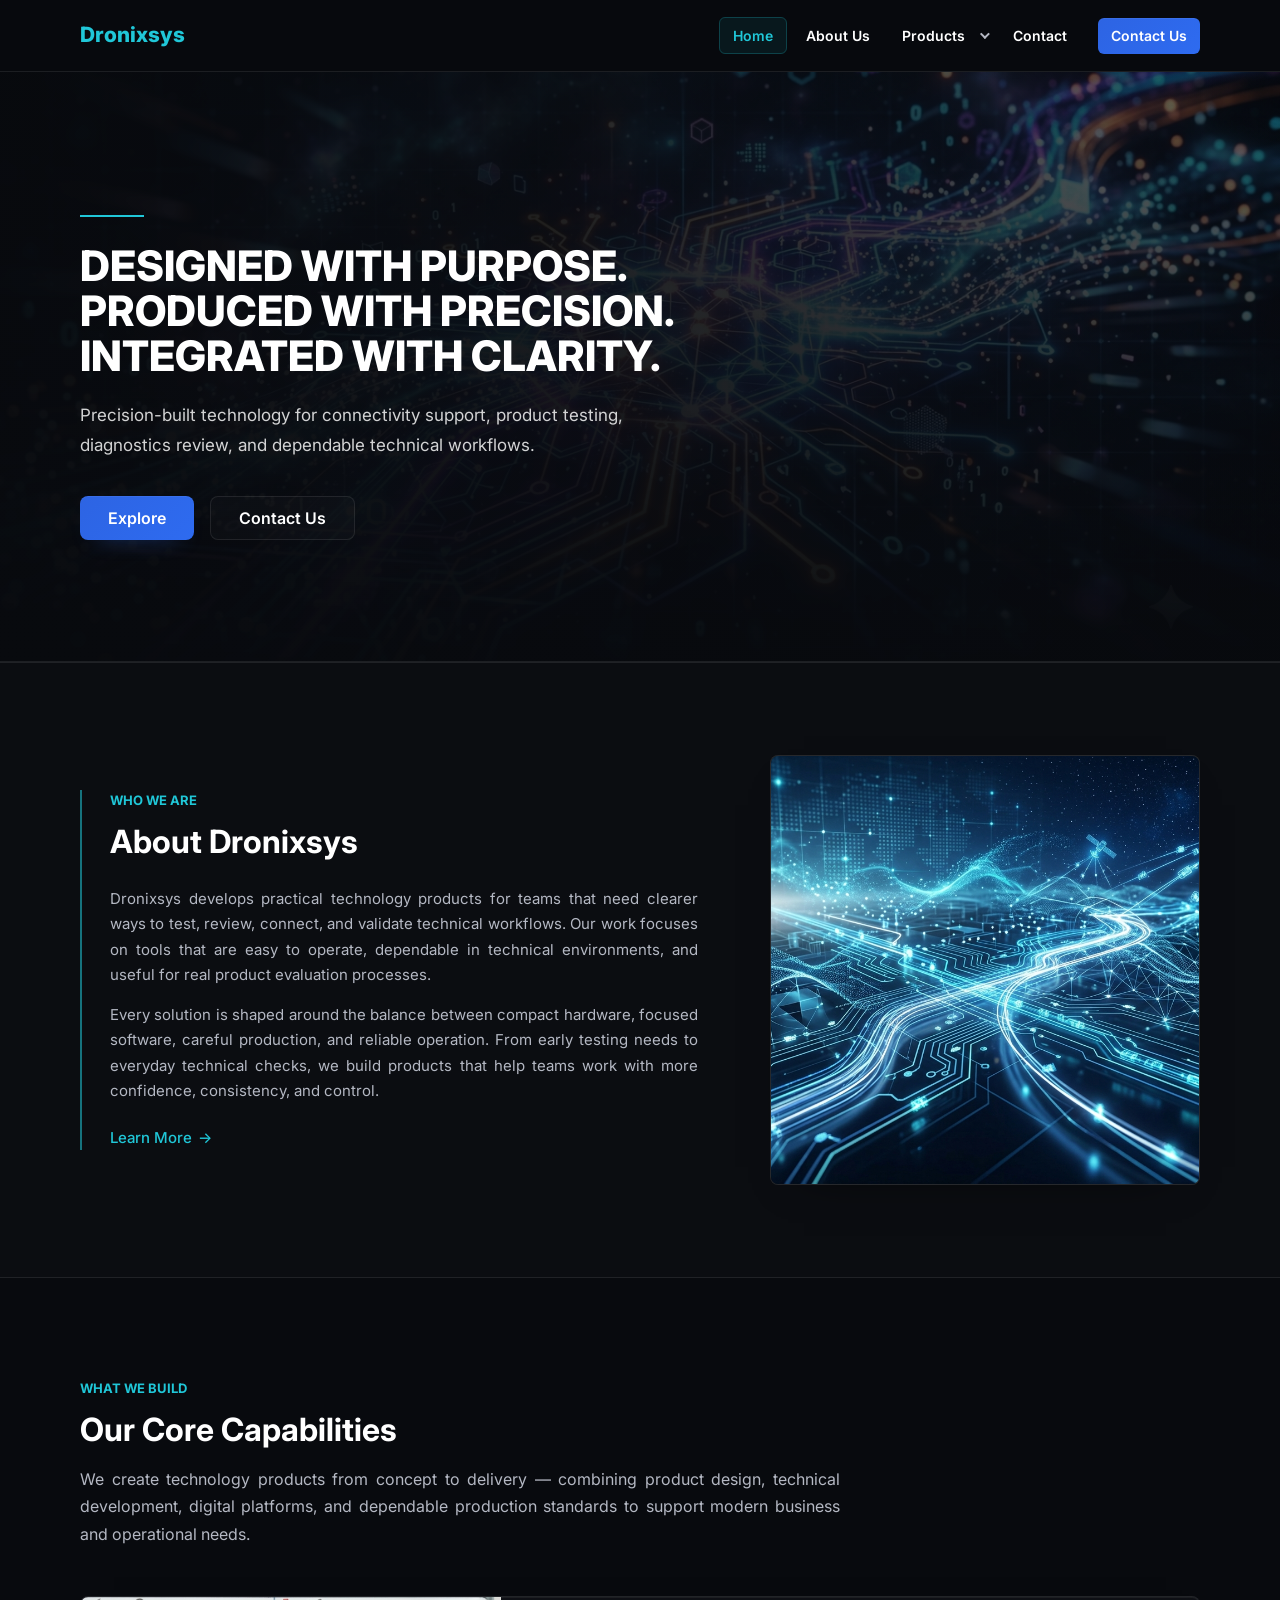
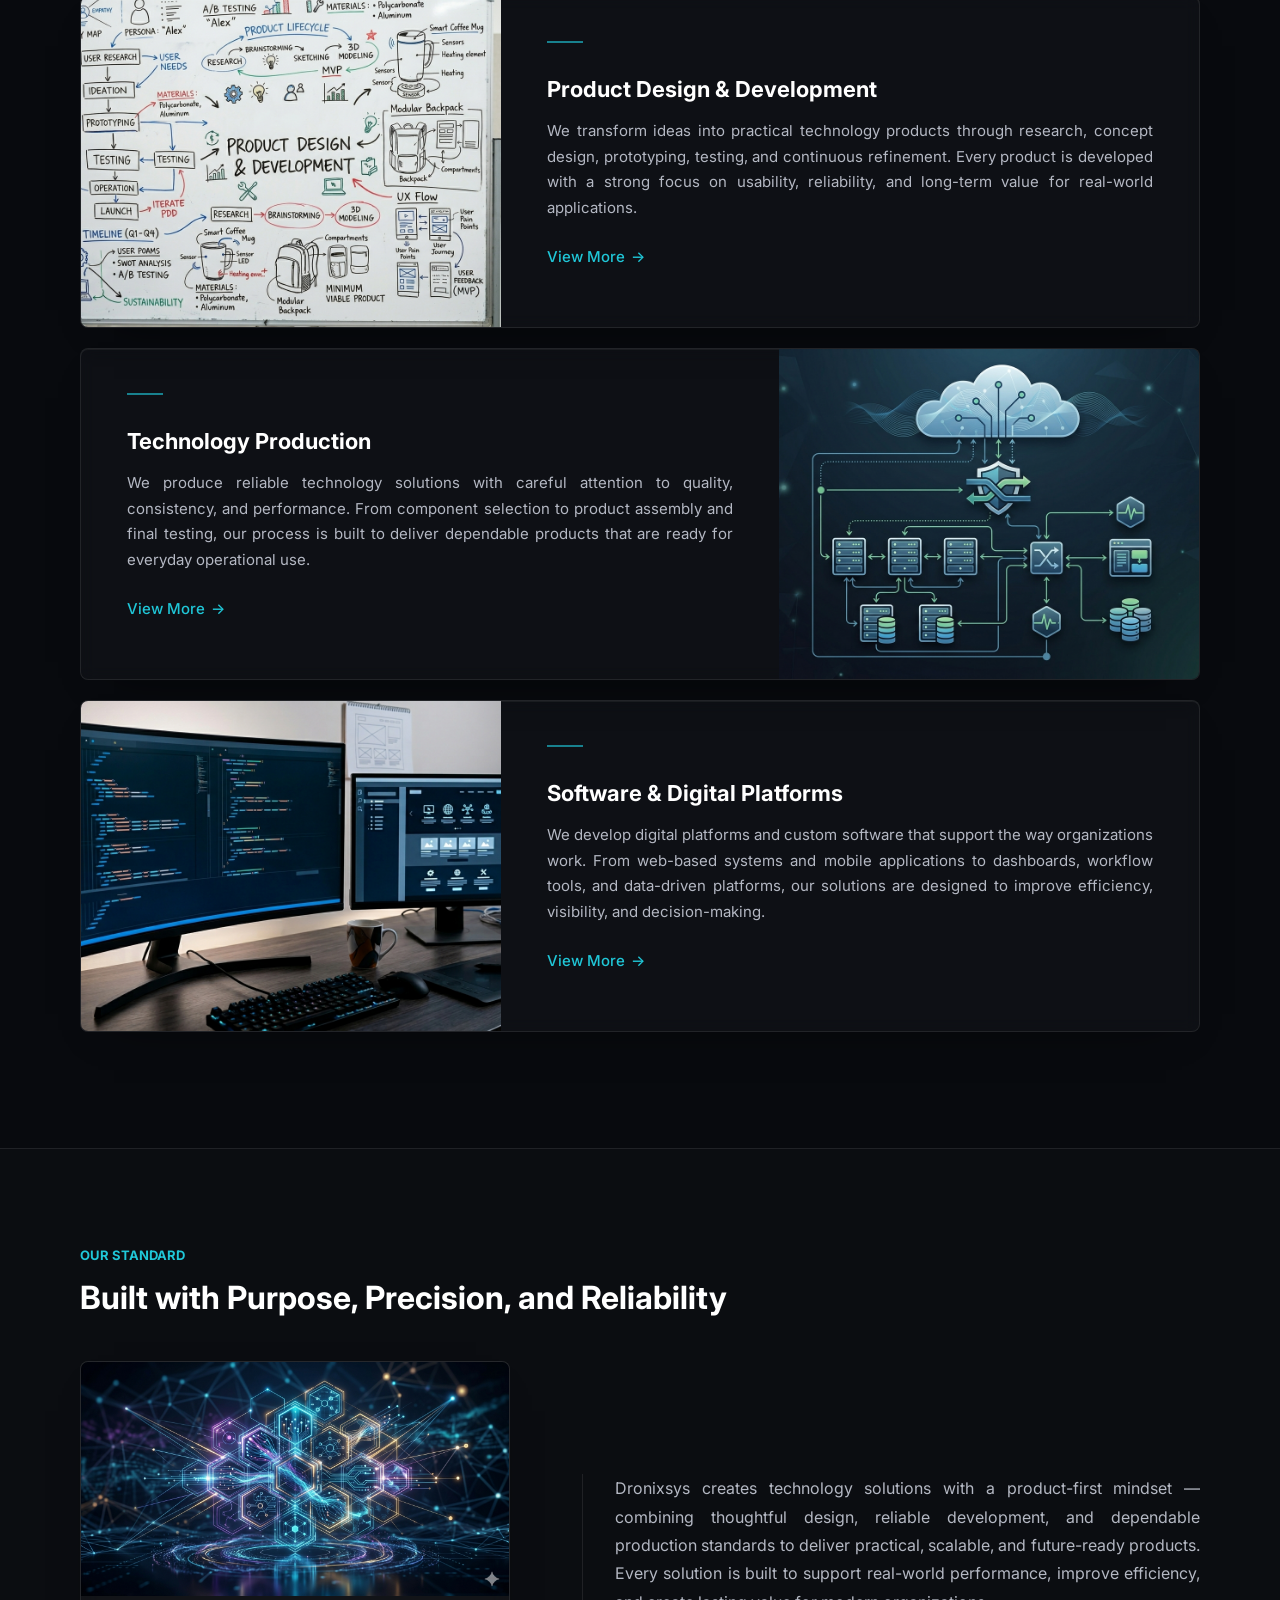
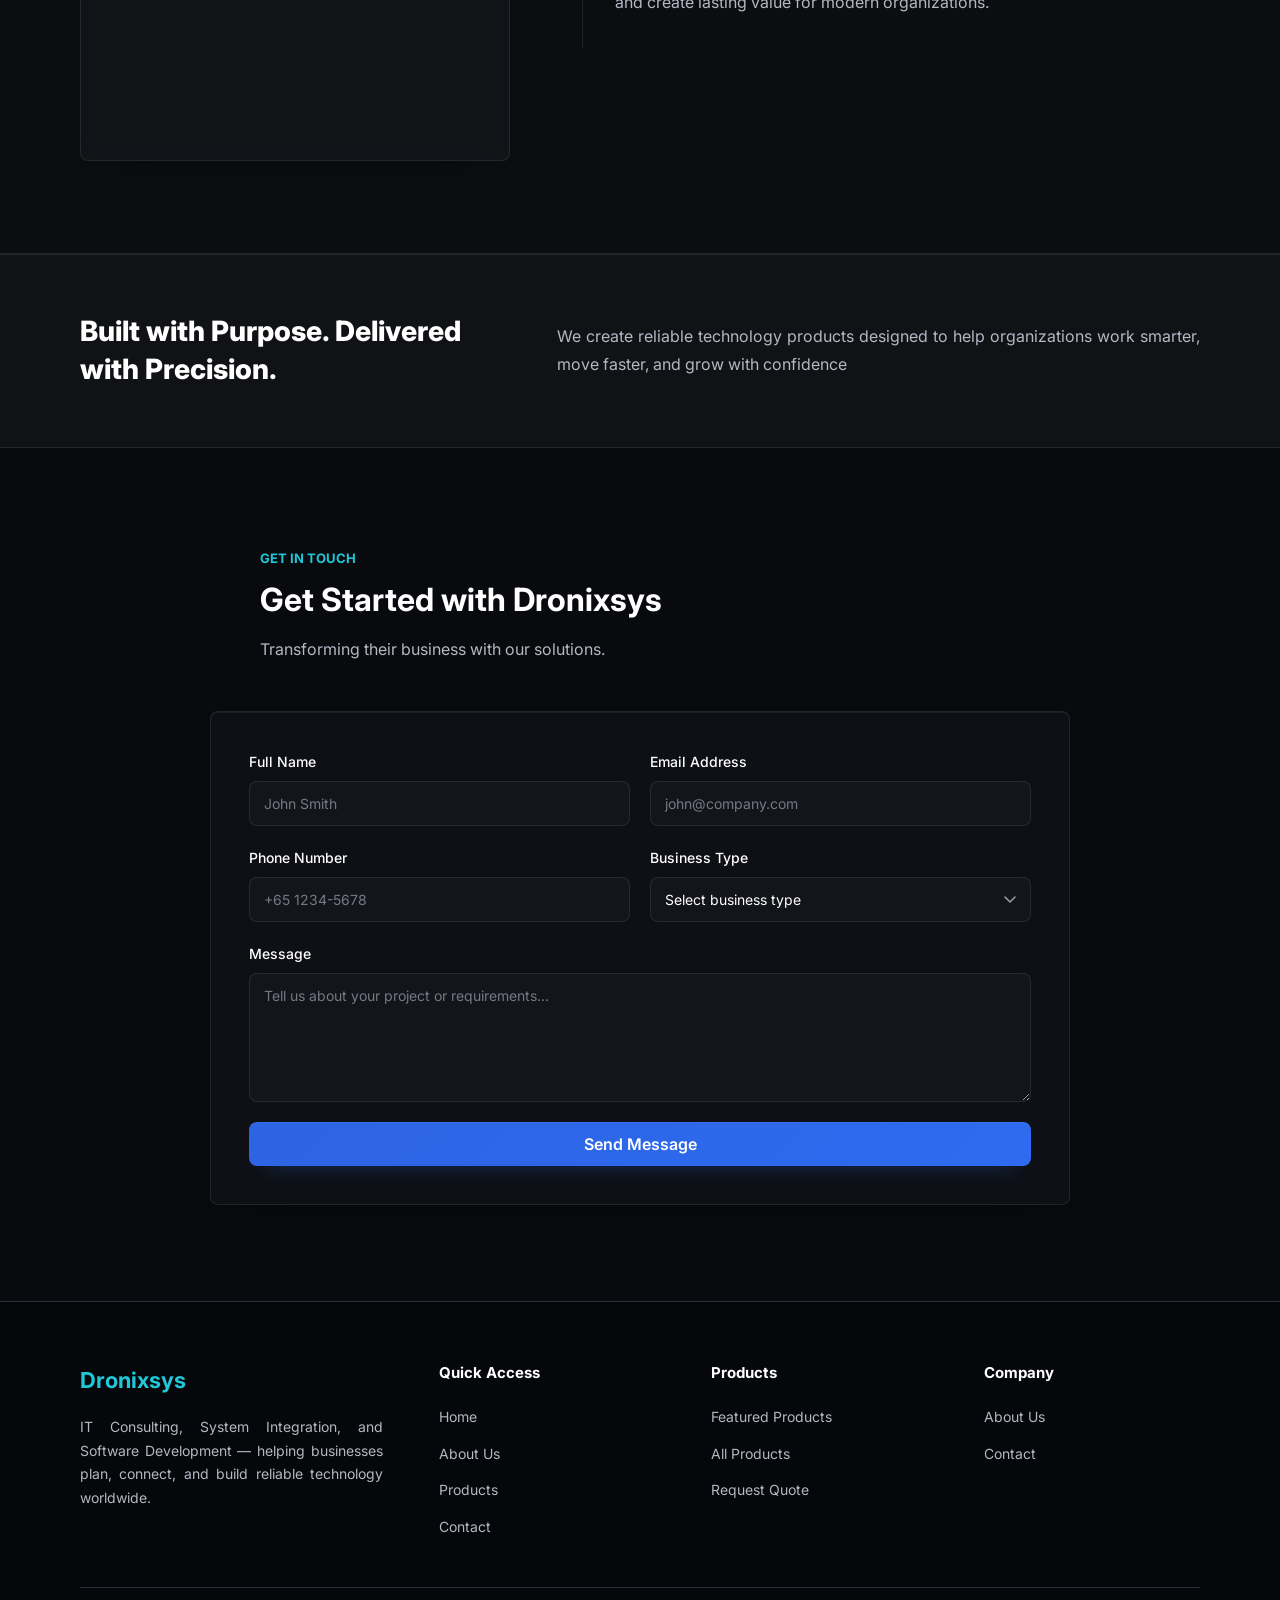
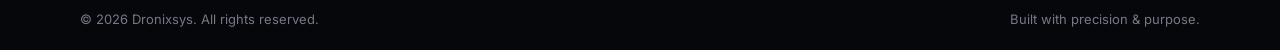
==== index.html @ d79a8d48 "Update project files" ====
<!DOCTYPE html>
<html lang="en">
<head>
  <meta charset="UTF-8" />
  <meta name="viewport" content="width=device-width, initial-scale=1.0" />
  <title>Dronixsys – IT Consulting, System Integration &amp; Software Development</title>
  <meta name="description" content="Dronixsys is an IT consulting, system integration, and software development company helping businesses plan, connect, and build reliable technology." />
  <link rel="preconnect" href="https://fonts.googleapis.com" />
  <link rel="preconnect" href="https://fonts.gstatic.com" crossorigin />
  <link href="https://fonts.googleapis.com/css2?family=Inter:wght@400;500;600;700;800&display=swap" rel="stylesheet" />
  <link rel="stylesheet" href="./css/style.css?v=5" />
  <link rel="stylesheet" href="./css/animations.css?v=5" />
</head>
<body class="page-home">

<!-- NAVBAR -->
<nav class="navbar" role="navigation" aria-label="Main navigation">
  <div class="container">
    <a href="./index.html" class="nav-logo">Dronixsys</a>
    <button class="hamburger" aria-label="Toggle menu" aria-expanded="false" aria-controls="navMenu">
      <span></span><span></span><span></span>
    </button>
    <ul class="nav-menu" id="navMenu">
      <li><a href="./index.html" class="active">Home</a></li>
      <li><a href="./pages/about.html">About Us</a></li>
      <li class="nav-dropdown">
        <a href="./pages/products.html" class="nav-dropdown-toggle">Products</a>
        <button class="dropdown-caret" aria-label="Toggle products menu" aria-expanded="false"></button>
        <ul class="dropdown-menu">
          <li><a href="./pages/product-detail.html?id=1">ECHO-Lite</a></li>
          <li><a href="./pages/product-detail.html?id=2">SENTRA-One</a></li>
        </ul>
      </li>
      <li><a href="./pages/contact.html">Contact</a></li>
      <li class="nav-cta"><a href="./pages/contact.html" class="btn btn-primary">Contact Us</a></li>
    </ul>
  </div>
</nav>

<!-- HERO -->
<section class="hero">
  <div class="hero-bg-image">
    <img src="./assets/images/DRONIXSYS - hero.png" alt="" aria-hidden="true" onerror="this.parentElement.style.display='none'" />
  </div>
  <div class="hero-overlay"></div>
  <div class="container hero-inner">
    <h1 class="fade-in-scroll">DESIGNED WITH PURPOSE. PRODUCED WITH PRECISION. INTEGRATED WITH CLARITY.</h1>
    <p class="hero-subtitle fade-in-scroll">Precision-built technology for connectivity support, product testing, diagnostics review, and dependable technical workflows.</p>
    <div class="hero-buttons fade-in-scroll">
      <a href="./pages/products.html" class="btn btn-primary btn-lg">Explore</a>
      <a href="./pages/contact.html" class="btn btn-ghost btn-lg">Contact Us</a>
    </div>
  </div>
</section>

<!-- ABOUT PREVIEW -->
<section class="about-preview">
  <div class="container">
    <div class="about-preview-grid">
      <div class="about-preview-text">
        <span class="section-label">Who We Are</span>
        <h2 class="fade-in-scroll">About Dronixsys</h2>
        <p class="fade-in-scroll">Dronixsys develops practical technology products for teams that need clearer ways to test, review, connect, and validate technical workflows. Our work focuses on tools that are easy to operate, dependable in technical environments, and useful for real product evaluation processes.</p>
        <p class="fade-in-scroll">Every solution is shaped around the balance between compact hardware, focused software, careful production, and reliable operation. From early testing needs to everyday technical checks, we build products that help teams work with more confidence, consistency, and control.</p>
        <a href="./pages/about.html" class="solution-link fade-in-scroll" style="margin-top:8px;">Learn More <span aria-hidden="true">→</span></a>
      </div>
      <div class="about-preview-image slide-in-right">
        <img src="./assets/images/About us.png" alt="About Dronixsys" onerror="this.src='./assets/images/placeholder.svg'" />
      </div>
    </div>
  </div>
</section>

<!-- SOLUTIONS -->
<section class="solutions">
  <div class="container">
    <div class="solutions-header">
      <span class="section-label">WHAT WE BUILD</span>
      <h2 class="fade-in-scroll">Our Core Capabilities</h2>
      <p class="fade-in-scroll">We create technology products from concept to delivery — combining product design, technical development, digital platforms, and dependable production standards to support modern business and operational needs.</p>
    </div>

    <div class="solution-card fade-in-scroll">
      <div class="solution-image">
        <img src="./assets/images/Product Design & Development.png" alt="Product Design and Development" onerror="this.src='./assets/images/placeholder.svg'" />
      </div>
      <div class="solution-content">
        <h3>Product Design & Development</h3>
        <p>We transform ideas into practical technology products through research, concept design, prototyping, testing, and continuous refinement. Every product is developed with a strong focus on usability, reliability, and long-term value for real-world applications.</p>
        <a href="./pages/products.html" class="solution-link">View More <span aria-hidden="true">→</span></a>
      </div>
    </div>

    <div class="solution-card reverse fade-in-scroll">
      <div class="solution-image">
        <img src="./assets/images/Reliabilty.png" alt="System Integration" onerror="this.src='./assets/images/placeholder.svg'" />
      </div>
      <div class="solution-content">
        <h3>Technology Production</h3>
        <p>We produce reliable technology solutions with careful attention to quality, consistency, and performance. From component selection to product assembly and final testing, our process is built to deliver dependable products that are ready for everyday operational use.</p>
        <a href="./pages/products.html" class="solution-link">View More <span aria-hidden="true">→</span></a>
      </div>
    </div>

    <div class="solution-card fade-in-scroll">
      <div class="solution-image">
        <img src="./assets/images/excellen.png" alt="Software Development" onerror="this.src='./assets/images/placeholder.svg'" />
      </div>
      <div class="solution-content">
        <h3>Software & Digital Platforms</h3>
        <p>We develop digital platforms and custom software that support the way organizations work. From web-based systems and mobile applications to dashboards, workflow tools, and data-driven platforms, our solutions are designed to improve efficiency, visibility, and decision-making.</p>
        <a href="./pages/products.html" class="solution-link">View More <span aria-hidden="true">→</span></a>
      </div>
    </div>
  </div>
</section>

<!-- WHY CHOOSE US -->
<section class="why-choose">
  <div class="container">
    <div class="why-choose-header">
      <span class="section-label">Our Standard</span>
      <h2>Built with Purpose, Precision, and Reliability</h2>
    </div>
    <div class="why-choose-grid">
      <div class="why-choose-image slide-in-left">
        <img src="./assets/images/WhyChose.png" alt="Why choose Dronixsys" onerror="this.src='./assets/images/placeholder.svg'" />
      </div>
      <div class="why-choose-content slide-in-right">
        <p>Dronixsys creates technology solutions with a product-first mindset — combining thoughtful design, reliable development, and dependable production standards to deliver practical, scalable, and future-ready products. Every solution is built to support real-world performance, improve efficiency, and create lasting value for modern organizations.</p>
      </div>
    </div>
  </div>
</section>

<!-- TAGLINE CTA -->
<section class="tagline-cta">
  <div class="container">
    <h4 class="fade-in-scroll">Built with Purpose. Delivered with Precision.</h4>
    <p class="fade-in-scroll">We create reliable technology products designed to help organizations work smarter, move faster, and grow with confidence</p>
  </div>
</section>

<!-- CONTACT FORM -->
<section class="contact-section">
  <div class="container">
    <div class="section-header">
      <span class="section-label">Get In Touch</span>
      <h2 class="fade-in-scroll">Get Started with Dronixsys</h2>
      <p class="fade-in-scroll">Transforming their business with our solutions.</p>
    </div>
    <div class="form-wrapper fade-in-scroll">
      <form id="homeContactForm" novalidate>
        <div class="form-grid">
          <div class="form-group">
            <label for="hcName">Full Name</label>
            <input type="text" id="hcName" name="name" placeholder="John Smith" required />
          </div>
          <div class="form-group">
            <label for="hcEmail">Email Address</label>
            <input type="email" id="hcEmail" name="email" placeholder="john@company.com" required />
          </div>
          <div class="form-group">
            <label for="hcPhone">Phone Number</label>
            <input type="tel" id="hcPhone" name="phone" placeholder="+65 1234-5678" />
          </div>
          <div class="form-group">
            <label for="hcBusiness">Business Type</label>
            <select id="hcBusiness" name="business_type">
              <option value="" disabled selected>Select business type</option>
              <option value="startup">Startup</option>
              <option value="sme">SME</option>
              <option value="enterprise">Enterprise</option>
              <option value="organization">Organization</option>
              <option value="other">Other</option>
            </select>
          </div>
          <div class="form-group full">
            <label for="hcMessage">Message</label>
            <textarea id="hcMessage" name="message" placeholder="Tell us about your project or requirements..." rows="5"></textarea>
          </div>
          <div class="form-group full">
            <button type="submit" class="btn btn-primary btn-lg" style="width:100%">Send Message</button>
          </div>
        </div>
      </form>
    </div>
  </div>
</section>

<!-- FOOTER -->
<footer class="footer">
  <div class="container">
    <div class="footer-grid">
      <div class="footer-brand">
        <a href="./index.html" class="footer-logo">Dronixsys</a>
        <p>IT Consulting, System Integration, and Software Development — helping businesses plan, connect, and build reliable technology worldwide.</p>
        </div>
      <div class="footer-col">
        <h5>Quick Access</h5>
        <ul>
          <li><a href="./index.html">Home</a></li>
          <li><a href="./pages/about.html">About Us</a></li>
          <li><a href="./pages/products.html">Products</a></li>
          <li><a href="./pages/contact.html">Contact</a></li>
        </ul>
      </div>
      <div class="footer-col">
        <h5>Products</h5>
        <ul>
          <li><a href="./pages/products.html">Featured Products</a></li>
          <li><a href="./pages/products.html">All Products</a></li>
          <li><a href="./pages/contact.html">Request Quote</a></li>
        </ul>
      </div>
      <div class="footer-col">
        <h5>Company</h5>
        <ul>
          <li><a href="./pages/about.html">About Us</a></li>
          <li><a href="./pages/contact.html">Contact</a></li>

        </ul>
      </div>
    </div>
    <div class="footer-bottom">
      <p>&copy; 2026 Dronixsys. All rights reserved.</p>
      <p>Built with precision &amp; purpose.</p>
    </div>
  </div>
</footer>

<button id="scrollToTop" aria-label="Scroll to top">
  <svg viewBox="0 0 24 24" fill="none" stroke="currentColor" stroke-width="2" stroke-linecap="round" stroke-linejoin="round"><polyline points="18 15 12 9 6 15"/></svg>
</button>

<script src="./js/main.js"></script>
</body>
</html>
---- css/style.css ----
/* ===========================
   DRONIXSYS - DARK THEME CSS
   =========================== */

:root {
  --bg-main: #080A0E;
  --bg-surface: #11151B;
  --bg-footer: #05070A;
  --brand-cyan: #20C7D8;
  --primary-blue: #2D64E3;
  --primary-blue-hover: #2352BD;
  --primary-blue-active: #1B3F96;
  --text-primary: #FFFFFF;
  --text-secondary: #B4B8C3;
  --text-muted: #747986;
  --border: #29313B;
  --success: #009588;
  --error: #E40014;
  --warning: #FCBB00;

  --glass-bg: rgba(255,255,255,0.03);
  --glass-bg-strong: rgba(255,255,255,0.055);
  --glass-border: rgba(255,255,255,0.085);
  --glass-border-hover: rgba(32,199,216,0.30);
  --glass-blur: 10px;
  --glass-highlight: inset 0 1px 0 rgba(255,255,255,0.055);
  --glow-cyan: 0 0 0 1px rgba(32,199,216,0.12), 0 18px 34px -28px rgba(32,199,216,0.55);
  --glow-soft: 0 16px 46px -34px rgba(0,0,0,0.95);

  --shadow-sm: rgba(0,0,0,0.2) 0px 1px 2px 0px;
  --shadow-md: rgba(0,0,0,0.3) 0px 4px 6px -1px, rgba(0,0,0,0.2) 0px 2px 4px -2px;
  --shadow-lg: rgba(0,0,0,0.45) 0px 18px 40px -12px, rgba(0,0,0,0.3) 0px 4px 12px -4px;
  --radius-sm: 6px;
  --radius-md: 8px;
  --radius-lg: 8px;
  --radius-xl: 8px;
  --container-max: 1200px;
  --container-pad: 40px;
}

*, *::before, *::after { box-sizing: border-box; margin: 0; padding: 0; }
html { scroll-behavior: smooth; }

body {
  font-family: 'Inter', system-ui, -apple-system, BlinkMacSystemFont, 'Segoe UI', Roboto, sans-serif;
  background-color: var(--bg-main);
  background-image: none;
  color: var(--text-primary);
  font-size: 16px;
  font-weight: 400;
  line-height: 1.65;
  -webkit-font-smoothing: antialiased;
  position: relative;
  overflow-x: hidden;
}

body.page-home,
body.page-about,
body.page-products,
body.page-detail,
body.page-contact {
  background-image: none;
}

body::before,
body::after {
  content: none;
  display: none;
}

img { max-width: 100%; height: auto; display: block; }
a { text-decoration: none; color: inherit; }
ul, ol { list-style: none; }
button { cursor: pointer; font-family: inherit; }
input, textarea, select { font-family: inherit; }

/* Typography */
h1 { font-size: 52px; font-weight: 800; line-height: 1.1; }
h2 { font-size: 32px; font-weight: 700; line-height: 1.2; }
h3 { font-size: 22px; font-weight: 700; line-height: 1.3; }
h4 { font-size: 20px; font-weight: 700; line-height: 1.35; }
h5 { font-size: 17px; font-weight: 600; line-height: 1.4; }
p  {
  font-size: 15px;
  font-weight: 400;
  line-height: 1.72;
  color: var(--text-secondary);
  text-align: justify;
  text-justify: inter-word;
}

.container {
  max-width: var(--container-max);
  margin: 0 auto;
  padding: 0 var(--container-pad);
}

/* Buttons */
.btn {
  display: inline-flex;
  align-items: center;
  justify-content: center;
  gap: 8px;
  height: 36px;
  padding: 8px 20px;
  border-radius: var(--radius-md);
  font-size: 15px;
  font-weight: 600;
  line-height: 1;
  border: none;
  cursor: pointer;
  transition: background-color 0.2s ease, border-color 0.2s ease, color 0.2s ease;
  white-space: nowrap;
  text-decoration: none;
}
.btn-primary {
  background-image: linear-gradient(135deg, var(--primary-blue) 0%, #2E6BF0 100%);
  background-color: var(--primary-blue);
  color: #fff;
  box-shadow: 0 10px 24px -18px rgba(46,107,240,0.9), var(--glass-highlight);
}
.btn-primary:hover { background-image: linear-gradient(135deg, var(--primary-blue-hover) 0%, var(--primary-blue) 100%); color: #fff; box-shadow: 0 12px 28px -18px rgba(46,107,240,0.95), var(--glass-highlight); }
.btn-primary:active { background-image: none; background-color: var(--primary-blue-active); }
.btn-secondary {
  background-color: var(--glass-bg);
  -webkit-backdrop-filter: blur(var(--glass-blur));
  backdrop-filter: blur(var(--glass-blur));
  color: var(--text-primary);
  border: 1px solid var(--glass-border);
  box-shadow: var(--glass-highlight);
}
.btn-secondary:hover { background-color: var(--glass-bg-strong); border-color: var(--glass-border-hover); color: #fff; }
.btn-ghost {
  background-color: rgba(255,255,255,0.02);
  -webkit-backdrop-filter: blur(var(--glass-blur));
  backdrop-filter: blur(var(--glass-blur));
  color: var(--text-primary);
  border: 1px solid var(--glass-border);
}
.btn-ghost:hover { background-color: var(--glass-bg); border-color: var(--glass-border-hover); color: #fff; }
.btn-lg { height: 44px; padding: 10px 28px; font-size: 16px; }
.btn-sm { height: 30px; padding: 6px 14px; font-size: 13px; }
.btn:disabled { opacity: 0.5; cursor: not-allowed; }

/* Navbar */
.navbar {
  position: sticky;
  top: 0;
  z-index: 1000;
  background-color: rgba(8,10,14,0.92);
  -webkit-backdrop-filter: blur(12px) saturate(130%);
  backdrop-filter: blur(12px) saturate(130%);
  border-bottom: 1px solid var(--glass-border);
  height: 72px;
  display: flex;
  align-items: center;
}
.navbar .container {
  display: flex;
  align-items: center;
  justify-content: space-between;
  width: 100%;
}
.nav-logo {
  font-size: 21px;
  font-weight: 800;
  color: var(--brand-cyan);
  letter-spacing: 0;
}
.nav-menu {
  display: flex;
  align-items: center;
  gap: 6px;
}
.nav-menu a {
  font-size: 14px;
  font-weight: 600;
  color: var(--text-primary);
  padding: 9px 13px;
  border-radius: var(--radius-sm);
  transition: background-color 0.2s ease;
}
.nav-menu a:hover { background-color: var(--glass-bg-strong); color: var(--brand-cyan); }
.nav-menu a.active {
  background-color: rgba(32,199,216,0.08);
  border: 1px solid rgba(32,199,216,0.24);
  color: var(--brand-cyan);
}
.nav-cta { margin-left: 12px; }

/* ---- Products Dropdown ---- */
.nav-dropdown {
  position: relative;
  display: flex;
  align-items: center;
}
.dropdown-caret {
  display: inline-flex;
  align-items: center;
  justify-content: center;
  width: 22px;
  height: 28px;
  background: none;
  border: none;
  padding: 0;
  margin-left: -6px;
}
.dropdown-caret::before {
  content: '';
  width: 7px;
  height: 7px;
  border-right: 2px solid var(--text-secondary);
  border-bottom: 2px solid var(--text-secondary);
  transform: rotate(45deg) translateY(-2px);
  transition: transform 0.25s ease, border-color 0.2s ease;
}
.nav-dropdown:hover .dropdown-caret::before {
  border-color: var(--brand-cyan);
  transform: rotate(-135deg) translateY(-2px);
}
.dropdown-menu {
  position: absolute;
  top: 100%;
  left: 0;
  min-width: 172px;
  background-color: rgba(11,12,16,0.96);
  -webkit-backdrop-filter: blur(12px) saturate(130%);
  backdrop-filter: blur(12px) saturate(130%);
  border: 1px solid rgba(255,255,255,0.10);
  border-radius: var(--radius-sm);
  box-shadow: 0 18px 38px -28px rgba(0,0,0,0.95), var(--glass-highlight);
  padding: 6px;
  margin-top: 8px;
  opacity: 0;
  visibility: hidden;
  transform: translateY(6px);
  transition: opacity 0.2s ease, transform 0.2s ease, visibility 0.2s ease;
  z-index: 1001;
}
/* Bridge so hover doesn't drop while moving cursor to menu */
.dropdown-menu::before {
  content: '';
  position: absolute;
  top: -10px;
  left: 0;
  right: 0;
  height: 10px;
}
.nav-dropdown:hover > .dropdown-menu,
.nav-dropdown:focus-within > .dropdown-menu {
  opacity: 1;
  visibility: visible;
  transform: translateY(0);
}
.dropdown-menu a {
  display: flex;
  align-items: center;
  width: 100%;
  font-size: 14px;
  font-weight: 600;
  color: var(--text-primary);
  padding: 9px 11px;
  border-radius: 6px;
  white-space: nowrap;
}
.dropdown-menu a:hover {
  background-color: rgba(0,217,255,0.08);
  color: var(--brand-cyan);
}
.hamburger {
  display: none;
  flex-direction: column;
  gap: 5px;
  background: none;
  border: none;
  padding: 4px;
  cursor: pointer;
}
.hamburger span {
  display: block;
  width: 24px;
  height: 2px;
  background-color: var(--text-primary);
  border-radius: 2px;
  transition: transform 0.3s ease, opacity 0.3s ease;
}

/* Hero */
.hero {
  position: relative;
  background-color: var(--bg-main);
  padding: 118px 0 96px;
  text-align: left;
  overflow: hidden;
  min-height: 590px;
  display: flex;
  align-items: center;
  border-bottom: 1px solid var(--glass-border);
}
.hero-bg-image {
  position: absolute;
  inset: 0;
  z-index: 0;
  display: block;
}
.hero-bg-image img {
  width: 100%;
  height: 100%;
  object-fit: cover;
  object-position: 62% center;
  display: block;
}
.hero-overlay {
  position: absolute;
  inset: 0;
  z-index: 1;
  display: block;
  background:
    linear-gradient(90deg, rgba(8,10,14,0.96) 0%, rgba(8,10,14,0.86) 45%, rgba(8,10,14,0.56) 100%),
    linear-gradient(to bottom, rgba(8,10,14,0.08) 0%, rgba(8,10,14,0.94) 100%);
}
.hero-inner {
  position: relative;
  z-index: 2;
  width: 100%;
  display: flex;
  flex-direction: column;
  align-items: flex-start;
}
.hero-inner::before {
  content: '';
  width: 64px;
  height: 2px;
  background-color: var(--brand-cyan);
  margin-bottom: 26px;
}
.hero h1 {
  font-size: 42px;
  font-weight: 800;
  color: var(--text-primary);
  max-width: 780px;
  margin: 0 0 22px;
  line-height: 1.08;
  text-align: left;
}
.hero .hero-subtitle {
  font-size: 17px;
  color: rgba(255,255,255,0.82);
  max-width: 620px;
  margin: 0 0 36px;
  line-height: 1.75;
  text-align: left;
}
.hero-buttons {
  display: flex;
  gap: 16px;
  justify-content: flex-start;
  flex-wrap: wrap;
}

/* Page Hero */
.page-hero {
  background-color: rgba(255,255,255,0.015);
  padding: 84px 0 58px;
  border-bottom: 1px solid var(--glass-border);
  text-align: left;
}
.page-hero .container {
  display: flex;
  flex-direction: column;
  align-items: flex-start;
}
.page-hero h1 {
  font-size: 42px;
  font-weight: 800;
  color: var(--text-primary);
  margin-bottom: 12px;
  text-align: left;
}
.page-hero p { max-width: 680px; text-align: left !important; }
.breadcrumb {
  display: flex;
  align-items: center;
  gap: 8px;
  font-size: 14px;
  color: var(--text-muted);
  margin-bottom: 16px;
}
.breadcrumb a { color: var(--text-secondary); transition: color 0.2s; }
.breadcrumb a:hover { color: var(--brand-cyan); }
.breadcrumb .sep { color: var(--text-muted); }
.breadcrumb .current { color: var(--brand-cyan); }

/* Section Base */
.section { padding: 92px 0; }
.section-header { text-align: left; max-width: 760px; margin: 0 auto 48px; }
.section-header h2 { color: var(--text-primary); margin-bottom: 16px; }
.section-header p { font-size: 16px; color: var(--text-secondary); max-width: 720px; margin: 0; text-align: left; }
.section-label {
  display: inline-block;
  font-size: 13px;
  font-weight: 700;
  letter-spacing: 0;
  text-transform: uppercase;
  color: var(--brand-cyan);
  margin-bottom: 12px;
}

/* About Preview */
.about-preview {
  background-color: rgba(255,255,255,0.012);
  border-top: 1px solid var(--glass-border);
  border-bottom: 1px solid var(--glass-border);
  padding: 92px 0;
}
.about-preview-grid {
  display: grid;
  grid-template-columns: minmax(0, 1fr) 430px;
  gap: 72px;
  align-items: center;
}
.about-preview-text {
  display: flex;
  flex-direction: column;
  align-items: flex-start;
  text-align: left;
  border-left: 2px solid rgba(32,199,216,0.55);
  padding-left: 28px;
}
.about-preview-text h2 {
  color: var(--text-primary);
  margin-bottom: 24px;
  text-align: left;
}
.about-preview-text p {
  font-size: 15px;
  color: var(--text-secondary);
  margin: 0 0 14px;
  line-height: 1.7;
  text-align: justify;
  text-justify: inter-word;
}
.about-preview-image {
  border-radius: var(--radius-lg);
  overflow: hidden;
  border: 1px solid var(--glass-border);
  background-color: var(--glass-bg);
  -webkit-backdrop-filter: blur(var(--glass-blur));
  backdrop-filter: blur(var(--glass-blur));
  box-shadow: var(--glow-soft), var(--glass-highlight);
  aspect-ratio: 1 / 1;
}
.about-preview-image img {
  width: 100%;
  height: 100%;
  object-fit: cover;
  display: block;
  transition: transform 0.4s ease;
}
.about-preview-image:hover img {
  transform: scale(1.03);
}

/* Solutions */
.solutions { background-color: transparent; padding: 96px 0; }
.solutions-header {
  text-align: left;
  max-width: 760px;
  margin: 0 0 48px;
}
.solutions-header h2 { color: var(--text-primary); margin-bottom: 16px; }
.solutions-header p { font-size: 16px; color: var(--text-secondary); text-align: justify; text-justify: inter-word; max-width: 760px; margin: 0; }

.solution-card {
  display: grid;
  grid-template-columns: 420px minmax(0, 1fr);
  background-color: rgba(255,255,255,0.028);
  -webkit-backdrop-filter: blur(8px) saturate(125%);
  backdrop-filter: blur(8px) saturate(125%);
  border: 1px solid var(--glass-border);
  border-radius: var(--radius-xl);
  overflow: hidden;
  margin-bottom: 20px;
  box-shadow: var(--glow-soft), var(--glass-highlight);
  transition: box-shadow 0.3s ease, border-color 0.3s ease, transform 0.3s ease;
}
.solution-card:hover { box-shadow: var(--glow-cyan), var(--glass-highlight); border-color: var(--glass-border-hover); transform: translateY(-2px); }
.solution-card.reverse { direction: rtl; }
.solution-card.reverse > * { direction: ltr; }

.solution-image {
  position: relative;
  overflow: hidden;
  min-height: 330px;
  background-color: var(--border);
}
.solution-image img { width: 100%; height: 100%; object-fit: cover; }

.solution-content {
  position: relative;
  padding: 44px 46px;
  display: flex;
  flex-direction: column;
  justify-content: center;
}
.solution-content::before {
  content: '';
  position: absolute;
  top: 44px;
  left: 46px;
  width: 36px;
  height: 2px;
  background-color: rgba(32,199,216,0.62);
}
.solution-content h3 { color: var(--text-primary); margin-bottom: 14px; font-size: 22px; }
.solution-content h3 { padding-top: 20px; }
.solution-content p { font-size: 15px; color: var(--text-secondary); margin-bottom: 24px; line-height: 1.72; text-align: justify; text-justify: inter-word; }
.solution-link {
  display: inline-flex;
  align-items: center;
  gap: 6px;
  font-size: 15px;
  font-weight: 500;
  color: var(--brand-cyan);
  transition: gap 0.2s ease;
}
.solution-link:hover { gap: 10px; }

/* Features Grid */
.features {
  background-color: transparent;
  padding: 88px 0;
  border-top: 1px solid var(--glass-border);
  border-bottom: 1px solid var(--glass-border);
}
.features-grid {
  display: grid;
  grid-template-columns: repeat(4, 1fr);
  gap: 24px;
}
.feature-item {
  position: relative;
  background-color: var(--glass-bg);
  -webkit-backdrop-filter: blur(var(--glass-blur));
  backdrop-filter: blur(var(--glass-blur));
  border: 1px solid var(--glass-border);
  border-radius: var(--radius-lg);
  padding: 26px 24px;
  box-shadow: var(--glass-highlight);
  transition: border-color 0.3s ease, box-shadow 0.3s ease, transform 0.3s ease;
}
.feature-item:hover { border-color: var(--glass-border-hover); box-shadow: var(--glow-cyan), var(--glass-highlight); transform: translateY(-2px); }
.feature-icon { width: 44px; height: 44px; color: var(--brand-cyan); margin-bottom: 16px; }
.feature-item h3 { font-size: 17px; font-weight: 700; color: var(--text-primary); margin-bottom: 8px; }
.feature-item p { font-size: 14px; color: var(--text-secondary); line-height: 1.6; text-align: justify; text-justify: inter-word; }

/* Why Choose Us */
.why-choose { background-color: rgba(255,255,255,0.012); padding: 92px 0; border-top: 1px solid var(--glass-border); border-bottom: 1px solid var(--glass-border); }
.why-choose-header {
  text-align: left;
  margin-bottom: 44px;
}
.why-choose-header h2 { color: var(--text-primary); max-width: 760px; }
.why-choose-grid {
  display: grid;
  grid-template-columns: 430px minmax(0, 1fr);
  gap: 72px;
  align-items: center;
}
.why-choose-image {
  border-radius: var(--radius-lg);
  overflow: hidden;
  background-color: var(--glass-bg);
  -webkit-backdrop-filter: blur(var(--glass-blur));
  backdrop-filter: blur(var(--glass-blur));
  border: 1px solid var(--glass-border);
  box-shadow: var(--glow-soft), var(--glass-highlight);
  min-height: 400px;
}
.why-choose-image img { width: 100%; height: 100%; object-fit: cover; }
.why-choose-content h2 { color: var(--text-primary); margin-bottom: 24px; text-align: center; }
.why-choose-content {
  border-left: 1px solid var(--glass-border);
  padding-left: 32px;
}
.why-choose-content > p { font-size: 16px; color: var(--text-secondary); margin-bottom: 32px; line-height: 1.78; text-align: justify; text-justify: inter-word; }
.badges-wrap { display: flex; flex-wrap: wrap; gap: 12px; }
.badge {
  display: inline-flex;
  align-items: center;
  gap: 8px;
  padding: 8px 16px;
  border: 1px solid var(--glass-border);
  border-radius: 999px;
  font-size: 14px;
  font-weight: 500;
  color: var(--text-primary);
  background-color: var(--glass-bg);
  -webkit-backdrop-filter: blur(var(--glass-blur));
  backdrop-filter: blur(var(--glass-blur));
  transition: border-color 0.2s ease, background-color 0.2s ease, transform 0.2s ease;
}
.badge:hover { border-color: var(--glass-border-hover); background-color: var(--glass-bg-strong); }
.badge-dot { width: 8px; height: 8px; border-radius: 50%; background-color: var(--brand-cyan); flex-shrink: 0; }

/* Tagline CTA */
.tagline-cta {
  position: relative;
  background-color: rgba(255,255,255,0.035);
  border-top: 1px solid var(--glass-border);
  border-bottom: 1px solid var(--glass-border);
  padding: 58px 0;
  text-align: left;
  overflow: hidden;
}
.tagline-cta::after {
  content: none;
  display: none;
}
.tagline-cta > .container {
  position: relative;
  z-index: 1;
  display: grid;
  grid-template-columns: 0.8fr 1.2fr;
  gap: 48px;
  align-items: center;
}
.tagline-cta h4 { font-size: 28px; font-weight: 800; color: var(--text-primary); margin-bottom: 0; }
.tagline-cta p { font-size: 16px; color: var(--text-secondary); max-width: 700px; margin: 0; text-align: justify; text-justify: inter-word; }

/* Contact Section (Homepage) */
.contact-section { background-color: transparent; padding: 96px 0; }
.contact-section .section-header h2 { color: var(--text-primary); }
.contact-stats {
  display: flex;
  gap: 32px;
  justify-content: center;
  flex-wrap: wrap;
  margin-bottom: 48px;
}
.stat-item { text-align: center; }
.stat-number { font-size: 32px; font-weight: 800; color: var(--brand-cyan); display: block; }
.stat-label { font-size: 14px; color: var(--text-secondary); }

/* Forms */
.form-wrapper {
  background-color: rgba(255,255,255,0.028);
  -webkit-backdrop-filter: blur(8px) saturate(125%);
  backdrop-filter: blur(8px) saturate(125%);
  border: 1px solid var(--glass-border);
  border-radius: var(--radius-xl);
  box-shadow: var(--glow-soft), var(--glass-highlight);
  padding: 38px;
  max-width: 860px;
  margin: 0 auto;
}
.form-grid { display: grid; grid-template-columns: 1fr 1fr; gap: 20px; }
.form-group { display: flex; flex-direction: column; gap: 8px; }
.form-group.full { grid-column: 1 / -1; }
.form-group label { font-size: 14px; font-weight: 500; color: var(--text-primary); }
.form-group input,
.form-group select,
.form-group textarea {
  background-color: rgba(255,255,255,0.025);
  color: var(--text-primary);
  border: 1px solid var(--glass-border);
  border-radius: var(--radius-md);
  padding: 11px 14px;
  font-size: 14px;
  line-height: 1.5;
  transition: border-color 0.2s ease, box-shadow 0.2s ease, background-color 0.2s ease;
  outline: none;
  width: 100%;
}
.form-group input::placeholder,
.form-group textarea::placeholder { color: var(--text-muted); }
.form-group input:focus,
.form-group select:focus,
.form-group textarea:focus {
  border-color: var(--brand-cyan);
  background-color: rgba(0,217,255,0.04);
  box-shadow: 0 0 0 3px rgba(0,217,255,0.12);
}
.form-group input.error,
.form-group textarea.error { border-color: var(--error); }
.form-group select {
  appearance: none;
  background-image: url("data:image/svg+xml,%3Csvg xmlns='http://www.w3.org/2000/svg' width='12' height='8' viewBox='0 0 12 8'%3E%3Cpath d='M1 1l5 5 5-5' stroke='%23A1A1AA' stroke-width='1.5' fill='none' stroke-linecap='round'/%3E%3C/svg%3E");
  background-repeat: no-repeat;
  background-position: right 14px center;
  padding-right: 36px;
  cursor: pointer;
}
.form-group select option { background-color: var(--bg-surface); color: var(--text-primary); }
.form-group textarea { min-height: 120px; resize: vertical; }
.form-error { font-size: 12px; color: var(--error); display: none; }
.form-error.show { display: block; }
.form-message {
  padding: 14px 18px;
  border-radius: var(--radius-md);
  font-size: 14px;
  font-weight: 500;
  margin-bottom: 20px;
  display: none;
}
.form-message.success { background-color: rgba(0,149,136,0.15); border: 1px solid var(--success); color: var(--success); display: block; }
.form-message.error { background-color: rgba(228,0,20,0.1); border: 1px solid var(--error); color: var(--error); display: block; }

/* Footer */
.footer {
  background-color: var(--bg-footer);
  border-top: 1px solid var(--border);
  padding: 60px 0 0;
}
.footer-grid {
  display: grid;
  grid-template-columns: 1.4fr 1fr 1fr 1fr;
  gap: 56px;
  padding-bottom: 48px;
}
.footer-brand .footer-logo {
  font-size: 22px;
  font-weight: 700;
  color: var(--brand-cyan);
  display: inline-block;
  margin-bottom: 16px;
}
.footer-brand p {
  font-size: 14px;
  color: var(--text-secondary);
  line-height: 1.7;
  margin-bottom: 24px;
  text-align: justify;
  text-justify: inter-word;
}
.social-links { display: flex; gap: 12px; }
.social-link {
  width: 36px;
  height: 36px;
  border-radius: var(--radius-md);
  border: 1px solid var(--glass-border);
  background-color: var(--glass-bg);
  -webkit-backdrop-filter: blur(var(--glass-blur));
  backdrop-filter: blur(var(--glass-blur));
  display: flex;
  align-items: center;
  justify-content: center;
  color: var(--text-secondary);
  transition: border-color 0.2s ease, color 0.2s ease, background-color 0.2s ease, transform 0.2s ease;
}
.social-link:hover { border-color: var(--glass-border-hover); color: var(--brand-cyan); background-color: var(--glass-bg-strong); transform: translateY(-2px); }
.social-link svg { width: 16px; height: 16px; }
.footer-col h5 { font-size: 15px; font-weight: 700; color: var(--text-primary); margin-bottom: 20px; }
.footer-col ul { display: flex; flex-direction: column; gap: 10px; }
.footer-col ul li a { font-size: 14px; color: var(--text-secondary); transition: color 0.2s ease; }
.footer-col ul li a:hover { color: var(--text-primary); }
.footer-bottom {
  border-top: 1px solid var(--border);
  padding: 20px 0;
  display: flex;
  align-items: center;
  justify-content: space-between;
  flex-wrap: wrap;
  gap: 12px;
}
.footer-bottom p { font-size: 13px; color: var(--text-muted); }

/* Scroll To Top */
#scrollToTop {
  position: fixed;
  bottom: 32px;
  right: 32px;
  width: 46px;
  height: 46px;
  border-radius: 50%;
  background-color: rgba(20,71,230,0.85);
  -webkit-backdrop-filter: blur(var(--glass-blur));
  backdrop-filter: blur(var(--glass-blur));
  color: #fff;
  border: 1px solid var(--glass-border);
  display: flex;
  align-items: center;
  justify-content: center;
  cursor: pointer;
  opacity: 0;
  visibility: hidden;
  transition: opacity 0.3s ease, visibility 0.3s ease, background-color 0.2s ease, transform 0.2s ease;
  z-index: 999;
  box-shadow: 0 8px 30px -6px rgba(20,71,230,0.6);
}
#scrollToTop.show { opacity: 1; visibility: visible; }
#scrollToTop:hover { background-color: var(--primary-blue); transform: translateY(-2px); }
#scrollToTop svg { width: 20px; height: 20px; }

/* Products Page */
.products-controls {
  display: flex;
  gap: 16px;
  align-items: center;
  flex-wrap: wrap;
  margin-bottom: 24px;
  padding: 16px;
  background-color: rgba(255,255,255,0.025);
  border: 1px solid var(--glass-border);
  border-radius: var(--radius-xl);
}
.search-wrap { position: relative; flex: 1; min-width: 200px; }
.search-wrap svg {
  position: absolute;
  left: 12px;
  top: 50%;
  transform: translateY(-50%);
  width: 16px;
  height: 16px;
  color: var(--text-muted);
  pointer-events: none;
}
#searchInput {
  width: 100%;
  background-color: var(--glass-bg);
  -webkit-backdrop-filter: blur(var(--glass-blur));
  backdrop-filter: blur(var(--glass-blur));
  color: var(--text-primary);
  border: 1px solid var(--glass-border);
  border-radius: var(--radius-md);
  padding: 11px 14px 11px 40px;
  font-size: 14px;
  outline: none;
  transition: border-color 0.2s ease, box-shadow 0.2s ease;
}
#searchInput::placeholder { color: var(--text-muted); }
#searchInput:focus { border-color: var(--brand-cyan); box-shadow: 0 0 0 3px rgba(0,217,255,0.12); }
#categoryFilter {
  background-color: var(--glass-bg);
  -webkit-backdrop-filter: blur(var(--glass-blur));
  backdrop-filter: blur(var(--glass-blur));
  color: var(--text-primary);
  border: 1px solid var(--glass-border);
  border-radius: var(--radius-md);
  padding: 11px 36px 11px 14px;
  font-size: 14px;
  outline: none;
  cursor: pointer;
  appearance: none;
  background-image: url("data:image/svg+xml,%3Csvg xmlns='http://www.w3.org/2000/svg' width='12' height='8' viewBox='0 0 12 8'%3E%3Cpath d='M1 1l5 5 5-5' stroke='%23A1A1AA' stroke-width='1.5' fill='none' stroke-linecap='round'/%3E%3C/svg%3E");
  background-repeat: no-repeat;
  background-position: right 12px center;
  transition: border-color 0.2s ease;
}
#categoryFilter:focus { border-color: var(--brand-cyan); }
#categoryFilter option { background-color: var(--bg-surface); }
.results-info { font-size: 14px; color: var(--text-secondary); margin-bottom: 24px; }
.products-grid {
  display: grid;
  grid-template-columns: repeat(auto-fit, minmax(260px, 360px));
  justify-content: center;
  gap: 24px;
  margin-bottom: 40px;
}
.product-card {
  display: flex;
  flex-direction: column;
  background-color: rgba(255,255,255,0.03);
  -webkit-backdrop-filter: blur(8px);
  backdrop-filter: blur(8px);
  border: 1px solid var(--glass-border);
  border-radius: var(--radius-lg);
  overflow: hidden;
  cursor: pointer;
  box-shadow: var(--glass-highlight);
  transition: border-color 0.3s ease, box-shadow 0.3s ease, transform 0.3s ease;
}
.product-card:hover { border-color: var(--glass-border-hover); box-shadow: var(--glow-cyan), var(--glass-highlight); transform: translateY(-2px); }
.product-image { width: 100%; aspect-ratio: 4 / 3; height: auto; object-fit: cover; background-color: var(--border); }
.product-info {
  padding: 24px;
  display: flex;
  flex-direction: column;
  flex: 1;
}
.product-category {
  display: inline-block;
  align-self: flex-start;
  font-size: 12px;
  font-weight: 600;
  color: var(--brand-cyan);
  background-color: rgba(32,199,216,0.09);
  border: 1px solid rgba(32,199,216,0.22);
  border-radius: 999px;
  padding: 3px 10px;
  margin-bottom: 10px;
  text-transform: capitalize;
}
.product-info h3 { font-size: 18px; font-weight: 700; color: var(--text-primary); margin-bottom: 8px; }
.product-info p {
  font-size: 14px;
  color: var(--text-secondary);
  margin-bottom: 16px;
  line-height: 1.5;
  text-align: justify;
  text-justify: inter-word;
  display: -webkit-box;
  -webkit-line-clamp: 3;
  -webkit-box-orient: vertical;
  overflow: hidden;
}
.product-info .btn { margin-top: auto; align-self: flex-start; }
.empty-state { text-align: center; padding: 80px 20px; display: none; }
.empty-state svg { width: 64px; height: 64px; color: var(--text-muted); margin: 0 auto 20px; }
.empty-state h3 { font-size: 22px; color: var(--text-primary); margin-bottom: 12px; }
.empty-state p { font-size: 16px; color: var(--text-secondary); margin-bottom: 24px; text-align: center; }

/* Pagination */
.pagination { display: flex; align-items: center; justify-content: center; gap: 8px; flex-wrap: wrap; }
.pagination button,
.pagination a {
  display: inline-flex;
  align-items: center;
  justify-content: center;
  min-width: 36px;
  height: 36px;
  padding: 0 12px;
  border-radius: var(--radius-md);
  font-size: 14px;
  font-weight: 500;
  background-color: var(--glass-bg);
  -webkit-backdrop-filter: blur(var(--glass-blur));
  backdrop-filter: blur(var(--glass-blur));
  color: var(--text-primary);
  border: 1px solid var(--glass-border);
  cursor: pointer;
  transition: background-color 0.2s ease, border-color 0.2s ease;
  text-decoration: none;
}
.pagination button:hover,
.pagination a:hover { background-color: var(--glass-bg-strong); border-color: var(--glass-border-hover); }
.pagination a.active { background-color: var(--primary-blue); border-color: var(--primary-blue); color: #fff; }
.pagination button.disabled,
.pagination button:disabled { opacity: 0.4; cursor: not-allowed; }

/* Product Detail */
.product-detail-grid {
  display: grid;
  grid-template-columns: 1fr 1fr;
  gap: 48px;
  align-items: start;
}
.product-gallery .main-image-wrap {
  border-radius: var(--radius-lg);
  overflow: hidden;
  border: 1px solid var(--glass-border);
  background-color: rgba(255,255,255,0.03);
  -webkit-backdrop-filter: blur(8px);
  backdrop-filter: blur(8px);
  box-shadow: var(--glow-soft), var(--glass-highlight);
  margin-bottom: 16px;
}
.product-gallery .main-image-wrap img { width: 100%; height: 380px; object-fit: cover; }
.image-gallery { display: flex; gap: 12px; flex-wrap: wrap; }
.gallery-thumb {
  width: 80px;
  height: 80px;
  border-radius: var(--radius-md);
  overflow: hidden;
  border: 2px solid var(--border);
  cursor: pointer;
  transition: border-color 0.2s ease;
}
.gallery-thumb.active,
.gallery-thumb:hover { border-color: var(--brand-cyan); }
.gallery-thumb img { width: 100%; height: 100%; object-fit: cover; }
.product-detail-info h1 { font-size: 36px; font-weight: 800; color: var(--text-primary); margin-bottom: 12px; }
.category-badge {
  display: inline-block;
  font-size: 13px;
  font-weight: 600;
  color: var(--brand-cyan);
  background-color: rgba(32,199,216,0.09);
  border: 1px solid rgba(32,199,216,0.24);
  border-radius: 999px;
  padding: 4px 14px;
  margin-bottom: 20px;
}
.product-price-section { margin-bottom: 20px; }
.product-price {
  display: inline-block;
  font-size: 24px;
  font-weight: 700;
  color: var(--brand-cyan);
  background-color: rgba(32,199,216,0.08);
  border: 1px solid rgba(32,199,216,0.2);
  border-radius: var(--radius-md);
  padding: 12px 16px;
}
.product-description { font-size: 15px; color: var(--text-secondary); line-height: 1.72; margin-bottom: 28px; text-align: justify; text-justify: inter-word; }
.features-list { margin-bottom: 28px; }
.features-list h4 { font-size: 17px; font-weight: 700; color: var(--text-primary); margin-bottom: 14px; }
.features-list ul { display: flex; flex-direction: column; gap: 10px; }
.features-list ul li {
  display: flex;
  align-items: center;
  gap: 10px;
  font-size: 15px;
  color: var(--text-secondary);
}
.features-list ul li::before {
  content: '';
  width: 18px;
  height: 18px;
  border-radius: 50%;
  background-color: rgba(0,149,136,0.15);
  border: 1px solid var(--success);
  flex-shrink: 0;
  background-image: url("data:image/svg+xml,%3Csvg xmlns='http://www.w3.org/2000/svg' width='10' height='8' viewBox='0 0 10 8'%3E%3Cpath d='M1 4l3 3 5-6' stroke='%23009588' stroke-width='1.5' fill='none' stroke-linecap='round' stroke-linejoin='round'/%3E%3C/svg%3E");
  background-repeat: no-repeat;
  background-position: center;
}
.specs-section {
  background-color: rgba(255,255,255,0.028);
  -webkit-backdrop-filter: blur(8px);
  backdrop-filter: blur(8px);
  border: 1px solid var(--glass-border);
  border-radius: var(--radius-lg);
  box-shadow: var(--glass-highlight);
  padding: 24px;
  margin-bottom: 28px;
}
.specs-section h4 { font-size: 17px; font-weight: 700; color: var(--text-primary); margin-bottom: 16px; }
.spec-item {
  display: flex;
  justify-content: space-between;
  align-items: center;
  padding: 10px 0;
  border-bottom: 1px solid var(--border);
  font-size: 14px;
}
.spec-item:last-child { border-bottom: none; }
.spec-label { color: var(--text-secondary); font-weight: 500; }
.spec-value { color: var(--text-primary); font-weight: 600; }
.product-cta { display: flex; gap: 12px; flex-wrap: wrap; margin-bottom: 20px; }
.back-link {
  display: inline-flex;
  align-items: center;
  gap: 6px;
  font-size: 14px;
  color: var(--text-secondary);
  transition: color 0.2s ease;
}
.back-link:hover { color: var(--text-primary); }
.related-products { padding: 88px 0; border-top: 1px solid var(--border); }
.related-products h2 { color: var(--text-primary); margin-bottom: 40px; }
.related-grid { display: grid; grid-template-columns: repeat(auto-fit, minmax(260px, 360px)); justify-content: center; gap: 24px; }

/* Contact Page */
.contact-layout {
  display: grid;
  grid-template-columns: 1fr 1.2fr;
  gap: 64px;
  align-items: start;
}
.contact-info h2 { color: var(--text-primary); margin-bottom: 16px; text-align: left; }
.contact-info > p { font-size: 15px; color: var(--text-secondary); margin-bottom: 36px; line-height: 1.72; text-align: justify; text-justify: inter-word; }
.contact-items { display: flex; flex-direction: column; gap: 0; margin-bottom: 36px; }
.contact-item {
  display: flex;
  gap: 16px;
  align-items: flex-start;
  padding: 16px 0;
  border-bottom: 1px solid var(--glass-border);
}
.contact-item:last-child { border-bottom: none; }
.contact-icon-box {
  width: 44px;
  height: 44px;
  border-radius: var(--radius-md);
  background-color: rgba(255,255,255,0.028);
  -webkit-backdrop-filter: blur(8px);
  backdrop-filter: blur(8px);
  border: 1px solid var(--glass-border);
  display: flex;
  align-items: center;
  justify-content: center;
  flex-shrink: 0;
  color: var(--brand-cyan);
}
.contact-icon-box svg { width: 20px; height: 20px; }
.contact-item-text h5 { font-size: 15px; font-weight: 600; color: var(--text-primary); margin-bottom: 4px; }
.contact-item-text p { font-size: 14px; color: var(--text-secondary); line-height: 1.5; text-align: left; }
.contact-social h5 { font-size: 15px; font-weight: 600; color: var(--text-primary); margin-bottom: 14px; }
.map-section { padding: 88px 0; border-top: 1px solid var(--border); }
.map-section h2 { color: var(--text-primary); margin-bottom: 32px; text-align: center; }
.map-wrap { border-radius: var(--radius-lg); overflow: hidden; border: 1px solid var(--border); }
.map-wrap iframe { width: 100%; height: 420px; display: block; border: none; filter: grayscale(0.3) invert(0.9) hue-rotate(180deg); }

/* About Page */
.company-story {
  background-color: rgba(255,255,255,0.012);
  border-top: 1px solid var(--glass-border);
  border-bottom: 1px solid var(--glass-border);
  padding: 92px 0;
}
.story-grid {
  display: grid;
  grid-template-columns: minmax(0, 1fr) 430px;
  gap: 72px;
  align-items: center;
}
.story-text {
  border-left: 2px solid rgba(32,199,216,0.55);
  padding-left: 28px;
}
.story-text h2 { color: var(--text-primary); margin-bottom: 24px; text-align: left; }
.story-text p { font-size: 15px; color: var(--text-secondary); line-height: 1.72; margin-bottom: 14px; text-align: justify; text-justify: inter-word; }
.story-image {
  border-radius: var(--radius-lg);
  overflow: hidden;
  border: 1px solid var(--glass-border);
  background-color: rgba(255,255,255,0.028);
  -webkit-backdrop-filter: blur(8px);
  backdrop-filter: blur(8px);
  box-shadow: var(--glow-soft), var(--glass-highlight);
  aspect-ratio: 1 / 1;
}
.story-image img {
  width: 100%;
  height: 100%;
  object-fit: cover;
  display: block;
  transition: transform 0.4s ease;
}
.story-image:hover img {
  transform: scale(1.03);
}
.vision-mission { padding: 92px 0; background-color: transparent; }
.vision-mission h2 { color: var(--text-primary); text-align: left; margin-bottom: 48px; }
.vm-grid { display: grid; grid-template-columns: 1fr 1fr; gap: 32px; }
.vm-card {
  background-color: rgba(255,255,255,0.028);
  -webkit-backdrop-filter: blur(8px) saturate(125%);
  backdrop-filter: blur(8px) saturate(125%);
  border: 1px solid var(--glass-border);
  border-radius: var(--radius-xl);
  box-shadow: var(--glow-soft), var(--glass-highlight);
  padding: 32px;
  transition: border-color 0.3s ease, transform 0.3s ease, box-shadow 0.3s ease;
}
.vm-card:hover { border-color: var(--glass-border-hover); transform: translateY(-2px); box-shadow: var(--glow-cyan), var(--glass-highlight); }
.vm-icon { width: 48px; height: 48px; color: var(--brand-cyan); margin-bottom: 20px; }
.vm-card h3 { font-size: 20px; font-weight: 700; color: var(--text-primary); margin-bottom: 12px; text-align: left; }
.vm-card p { font-size: 15px; color: var(--text-secondary); line-height: 1.72; text-align: justify; text-justify: inter-word; }
.core-values {
  padding: 92px 0;
  background-color: rgba(255,255,255,0.012);
  border-top: 1px solid var(--glass-border);
}
.core-values h2 { color: var(--text-primary); text-align: left; margin-bottom: 48px; }
.values-grid { display: grid; grid-template-columns: repeat(3, 1fr); gap: 24px; }
.value-card {
  position: relative;
  background-color: rgba(255,255,255,0.028);
  -webkit-backdrop-filter: blur(8px);
  backdrop-filter: blur(8px);
  border: 1px solid var(--glass-border);
  border-radius: var(--radius-lg);
  padding: 26px 24px;
  box-shadow: var(--glass-highlight);
  transition: border-color 0.3s ease, transform 0.3s ease, box-shadow 0.3s ease;
}
.value-card:hover { border-color: var(--glass-border-hover); transform: translateY(-2px); box-shadow: var(--glow-cyan), var(--glass-highlight); }
.value-number { font-size: 40px; font-weight: 800; color: var(--brand-cyan); opacity: 0.3; line-height: 1; margin-bottom: 12px; }
.value-card h3 { font-size: 20px; font-weight: 700; color: var(--text-primary); margin-bottom: 10px; }
.value-card p { font-size: 14px; color: var(--text-secondary); line-height: 1.65; text-align: justify; text-justify: inter-word; }

/* Utility */
.sr-only {
  position: absolute; width: 1px; height: 1px; padding: 0;
  margin: -1px; overflow: hidden; clip: rect(0,0,0,0);
  white-space: nowrap; border-width: 0;
}

/* Responsive */
@media (max-width: 1024px) {
  .features-grid { grid-template-columns: repeat(2, 1fr); }
  .footer-grid { grid-template-columns: 1fr 1fr; gap: 32px; }
  .hero h1 { font-size: 40px; }
  .about-preview-grid,
  .story-grid,
  .why-choose-grid { grid-template-columns: 1fr 1fr; gap: 48px; }
  .solution-card { grid-template-columns: 360px minmax(0, 1fr); }
}

@media (max-width: 768px) {
  :root { --container-pad: 24px; }
  h1 { font-size: 36px; } h2 { font-size: 26px; } h3 { font-size: 19px; } p { font-size: 14px; }
  .story-grid { grid-template-columns: 1fr; gap: 40px; }
  .story-image { aspect-ratio: 16 / 9; }
  .hamburger { display: flex; }
  .nav-menu {
    display: none;
    position: absolute;
    top: 72px; left: 0; right: 0;
    background-color: rgba(7,8,11,0.94);
    -webkit-backdrop-filter: blur(16px) saturate(140%);
    backdrop-filter: blur(16px) saturate(140%);
    border-bottom: 1px solid var(--glass-border);
    flex-direction: column;
    align-items: stretch;
    padding: 16px;
    gap: 4px;
    z-index: 999;
  }
  .nav-menu.active { display: flex; }
  .nav-menu a { padding: 12px 16px; border-radius: var(--radius-md); }
  .nav-cta { margin-left: 0; margin-top: 8px; }
  .nav-cta .btn { width: 100%; justify-content: center; }

  /* ---- Mobile dropdown ---- */
  .nav-dropdown { flex-direction: column; align-items: stretch; }
  .nav-dropdown .nav-dropdown-toggle { flex: 1; }
  .dropdown-caret {
    position: absolute;
    top: 6px;
    right: 8px;
    width: 40px;
    height: 40px;
  }
  .dropdown-caret::before { border-color: var(--text-primary); }
  /* Level 1 inline */
  .dropdown-menu {
    position: static;
    opacity: 1;
    visibility: visible;
    transform: none;
    box-shadow: none;
    margin: 0;
    padding: 0 0 0 12px;
    border: none;
    border-left: 2px solid var(--border);
    display: none;
    min-width: 0;
  }
  .dropdown-menu::before { display: none; }
  .nav-dropdown.open > .dropdown-menu { display: block; }
  /* hide hover-based opening on mobile */
  .nav-dropdown:hover > .dropdown-menu { opacity: 1; visibility: visible; }
  .nav-dropdown:not(.open) > .dropdown-menu { display: none; }

  .hero { padding: 86px 0 76px; min-height: 500px; }
  .hero h1 { font-size: 32px; }
  .hero .hero-subtitle { font-size: 16px; }
  .about-preview-grid { grid-template-columns: 1fr; gap: 40px; }
  .about-preview-image { aspect-ratio: 16 / 9; }
  .about-preview-text,
  .story-text {
    border-left: none;
    padding-left: 0;
  }
  .page-hero h1 { font-size: 36px; }
  .solution-card { grid-template-columns: 1fr; }
  .solution-card.reverse { direction: ltr; }
  .solution-image { min-height: 220px; }
  .solution-content { padding: 28px 24px; }
  .why-choose-grid { grid-template-columns: 1fr; gap: 32px; }
  .why-choose-content {
    border-left: none;
    padding-left: 0;
  }
  .why-choose-image { min-height: 260px; }
  .product-detail-grid { grid-template-columns: 1fr; }
  .contact-layout { grid-template-columns: 1fr; gap: 40px; }
  .vm-grid { grid-template-columns: 1fr; }
  .values-grid { grid-template-columns: repeat(2, 1fr); }
  .form-grid { grid-template-columns: 1fr; }
  .tagline-cta h4 { font-size: 26px; }
  .tagline-cta > .container { grid-template-columns: 1fr; gap: 16px; }
  .product-gallery .main-image-wrap img { height: 320px; }
}

@media (max-width: 480px) {
  :root { --container-pad: 16px; }
  h1 { font-size: 28px; } h2 { font-size: 22px; }
  .hero { padding: 72px 0 62px; min-height: 470px; }
  .hero h1 { font-size: 29px; }
  .hero-buttons { flex-direction: column; align-items: center; }
  .hero-buttons .btn { width: 100%; max-width: 280px; }
  .features-grid { grid-template-columns: 1fr; }
  .footer-grid { grid-template-columns: 1fr; }
  .values-grid { grid-template-columns: 1fr; }
  .product-cta { flex-direction: column; }
  .product-cta .btn { width: 100%; }
  .form-wrapper { padding: 24px 16px; }
  .product-gallery .main-image-wrap img { height: 260px; }
  #scrollToTop { bottom: 20px; right: 20px; }
}

@media (min-width: 1440px) {
  :root { --container-max: 1280px; }
}
---- css/animations.css ----
/* ===========================
   ANIMATIONS
   =========================== */

/* Fade-in Animation */
@keyframes fadeIn {
    from {
        opacity: 0;
    }
    to {
        opacity: 1;
    }
}

.fade-in {
    animation: fadeIn 0.5s ease-in-out forwards;
    opacity: 0;
}

/* Fade-in on Scroll */
@keyframes fadeInScroll {
    from {
        opacity: 0;
        transform: translateY(20px);
    }
    to {
        opacity: 1;
        transform: translateY(0);
    }
}

.fade-in-scroll {
    animation: fadeInScroll 0.6s ease-out forwards;
    opacity: 0;
}

/* Slide-up Animation */
@keyframes slideUp {
    from {
        opacity: 0;
        transform: translateY(30px);
    }
    to {
        opacity: 1;
        transform: translateY(0);
    }
}

.slide-up {
    animation: slideUp 0.6s ease-out forwards;
    opacity: 0;
}

/* Slide-in from Left */
@keyframes slideInLeft {
    from {
        opacity: 0;
        transform: translateX(-50px);
    }
    to {
        opacity: 1;
        transform: translateX(0);
    }
}

.slide-in-left {
    animation: slideInLeft 0.6s ease-out forwards;
    opacity: 0;
}

/* Slide-in from Right */
@keyframes slideInRight {
    from {
        opacity: 0;
        transform: translateX(50px);
    }
    to {
        opacity: 1;
        transform: translateX(0);
    }
}

.slide-in-right {
    animation: slideInRight 0.6s ease-out forwards;
    opacity: 0;
}

/* Stagger Animation */
@keyframes stagger {
    from {
        opacity: 0;
        transform: translateY(20px);
    }
    to {
        opacity: 1;
        transform: translateY(0);
    }
}

.stagger-item {
    animation: stagger 0.6s ease-out forwards;
    opacity: 0;
}

.stagger-item:nth-child(1) {
    animation-delay: 0.1s;
}

.stagger-item:nth-child(2) {
    animation-delay: 0.2s;
}

.stagger-item:nth-child(3) {
    animation-delay: 0.3s;
}

.stagger-item:nth-child(4) {
    animation-delay: 0.4s;
}

.stagger-item:nth-child(5) {
    animation-delay: 0.5s;
}

.stagger-item:nth-child(6) {
    animation-delay: 0.6s;
}

/* Hover Lift Effect */
@keyframes hoverLift {
    0% {
        transform: translateY(0);
    }
    100% {
        transform: translateY(-8px);
    }
}

.hover-lift:hover {
    animation: hoverLift 0.3s ease-out forwards;
}

/* Zoom Animation */
@keyframes zoom {
    from {
        transform: scale(1);
    }
    to {
        transform: scale(1.05);
    }
}

.zoom-on-hover:hover {
    animation: zoom 0.3s ease-out forwards;
}

/* Pulse Animation */
@keyframes pulse {
    0%, 100% {
        opacity: 1;
    }
    50% {
        opacity: 0.7;
    }
}

.pulse {
    animation: pulse 1.5s ease-in-out infinite;
}

/* Shake Animation (for errors) */
@keyframes shake {
    0%, 100% {
        transform: translateX(0);
    }
    25% {
        transform: translateX(-5px);
    }
    75% {
        transform: translateX(5px);
    }
}

.shake {
    animation: shake 0.3s ease-in-out;
}

/* Sticky Navigation Animation */
@keyframes stickySlide {
    from {
        transform: translateY(-100%);
    }
    to {
        transform: translateY(0);
    }
}

.navbar.sticky {
    animation: stickySlide 0.3s ease-out;
}

/* Loading Spinner */
@keyframes spin {
    from {
        transform: rotate(0deg);
    }
    to {
        transform: rotate(360deg);
    }
}

.spinner {
    animation: spin 1s linear infinite;
}

/* Skeleton Loading */
@keyframes shimmer {
    0% {
        background-position: -1000px 0;
    }
    100% {
        background-position: 1000px 0;
    }
}

.skeleton {
    background: linear-gradient(90deg, #f0f0f0 25%, #e0e0e0 50%, #f0f0f0 75%);
    background-size: 1000px 100%;
    animation: shimmer 2s infinite;
}

/* Bounce Animation */
@keyframes bounce {
    0%, 100% {
        transform: translateY(0);
    }
    50% {
        transform: translateY(-10px);
    }
}

.bounce {
    animation: bounce 0.6s ease-in-out;
}

/* Slide Down */
@keyframes slideDown {
    from {
        opacity: 0;
        transform: translateY(-20px);
    }
    to {
        opacity: 1;
        transform: translateY(0);
    }
}

.slide-down {
    animation: slideDown 0.3s ease-out forwards;
}

/* Slide Up */
@keyframes slideUpSmall {
    from {
        opacity: 0;
        transform: translateY(10px);
    }
    to {
        opacity: 1;
        transform: translateY(0);
    }
}

.slide-up-small {
    animation: slideUpSmall 0.3s ease-out forwards;
}

/* Fade Out */
@keyframes fadeOut {
    from {
        opacity: 1;
    }
    to {
        opacity: 0;
    }
}

.fade-out {
    animation: fadeOut 0.3s ease-out forwards;
}

/* Glow Effect */
@keyframes glow {
    0%, 100% {
        box-shadow: 0 0 5px rgba(0, 123, 255, 0.5);
    }
    50% {
        box-shadow: 0 0 20px rgba(0, 123, 255, 0.8);
    }
}

.glow {
    animation: glow 2s ease-in-out infinite;
}

/* Flip Animation */
@keyframes flip {
    from {
        transform: rotateY(0deg);
    }
    to {
        transform: rotateY(180deg);
    }
}

.flip {
    animation: flip 0.6s ease-in-out;
    transform-style: preserve-3d;
}

/* Rotate Animation */
@keyframes rotate {
    from {
        transform: rotate(0deg);
    }
    to {
        transform: rotate(360deg);
    }
}

.rotate {
    animation: rotate 1s linear infinite;
}

/* Scale Animation */
@keyframes scaleIn {
    from {
        opacity: 0;
        transform: scale(0.8);
    }
    to {
        opacity: 1;
        transform: scale(1);
    }
}

.scale-in {
    animation: scaleIn 0.4s ease-out forwards;
}

/* Gradient Animation */
@keyframes gradientShift {
    0% {
        background-position: 0% 50%;
    }
    50% {
        background-position: 100% 50%;
    }
    100% {
        background-position: 0% 50%;
    }
}

.gradient-animate {
    background-size: 200% 200%;
    animation: gradientShift 3s ease infinite;
}

/* Intersection Observer - Trigger animations on scroll */
.fade-in-scroll {
    opacity: 0;
    transform: translateY(20px);
    transition: opacity 0.6s ease-out, transform 0.6s ease-out;
}

.fade-in-scroll.visible {
    opacity: 1;
    transform: translateY(0);
}

.slide-in-left {
    opacity: 0;
    transform: translateX(-50px);
    transition: opacity 0.6s ease-out, transform 0.6s ease-out;
}

.slide-in-left.visible {
    opacity: 1;
    transform: translateX(0);
}

.slide-in-right {
    opacity: 0;
    transform: translateX(50px);
    transition: opacity 0.6s ease-out, transform 0.6s ease-out;
}

.slide-in-right.visible {
    opacity: 1;
    transform: translateX(0);
}

.stagger-item {
    opacity: 0;
    transform: translateY(20px);
    transition: opacity 0.6s ease-out, transform 0.6s ease-out;
}

.stagger-item.visible {
    opacity: 1;
    transform: translateY(0);
}

/* Smooth Transitions */
* {
    transition: background-color 0.3s ease, color 0.3s ease, border-color 0.3s ease;
}

/* Disable transitions for specific elements during animations */
.no-transition {
    transition: none !important;
}

/* Animation Delays */
.delay-1 {
    animation-delay: 0.1s;
}

.delay-2 {
    animation-delay: 0.2s;
}

.delay-3 {
    animation-delay: 0.3s;
}

.delay-4 {
    animation-delay: 0.4s;
}

.delay-5 {
    animation-delay: 0.5s;
}

/* Reduced Motion for Accessibility */
@media (prefers-reduced-motion: reduce) {
    * {
        animation-duration: 0.01ms !important;
        animation-iteration-count: 1 !important;
        transition-duration: 0.01ms !important;
    }
}

@media (max-width: 768px) {
    .slide-in-left,
    .slide-in-right {
        animation: none !important;
        opacity: 0;
        transform: translateY(16px) !important;
    }

    .slide-in-left.visible,
    .slide-in-right.visible {
        opacity: 1;
        transform: translateY(0) !important;
    }
}
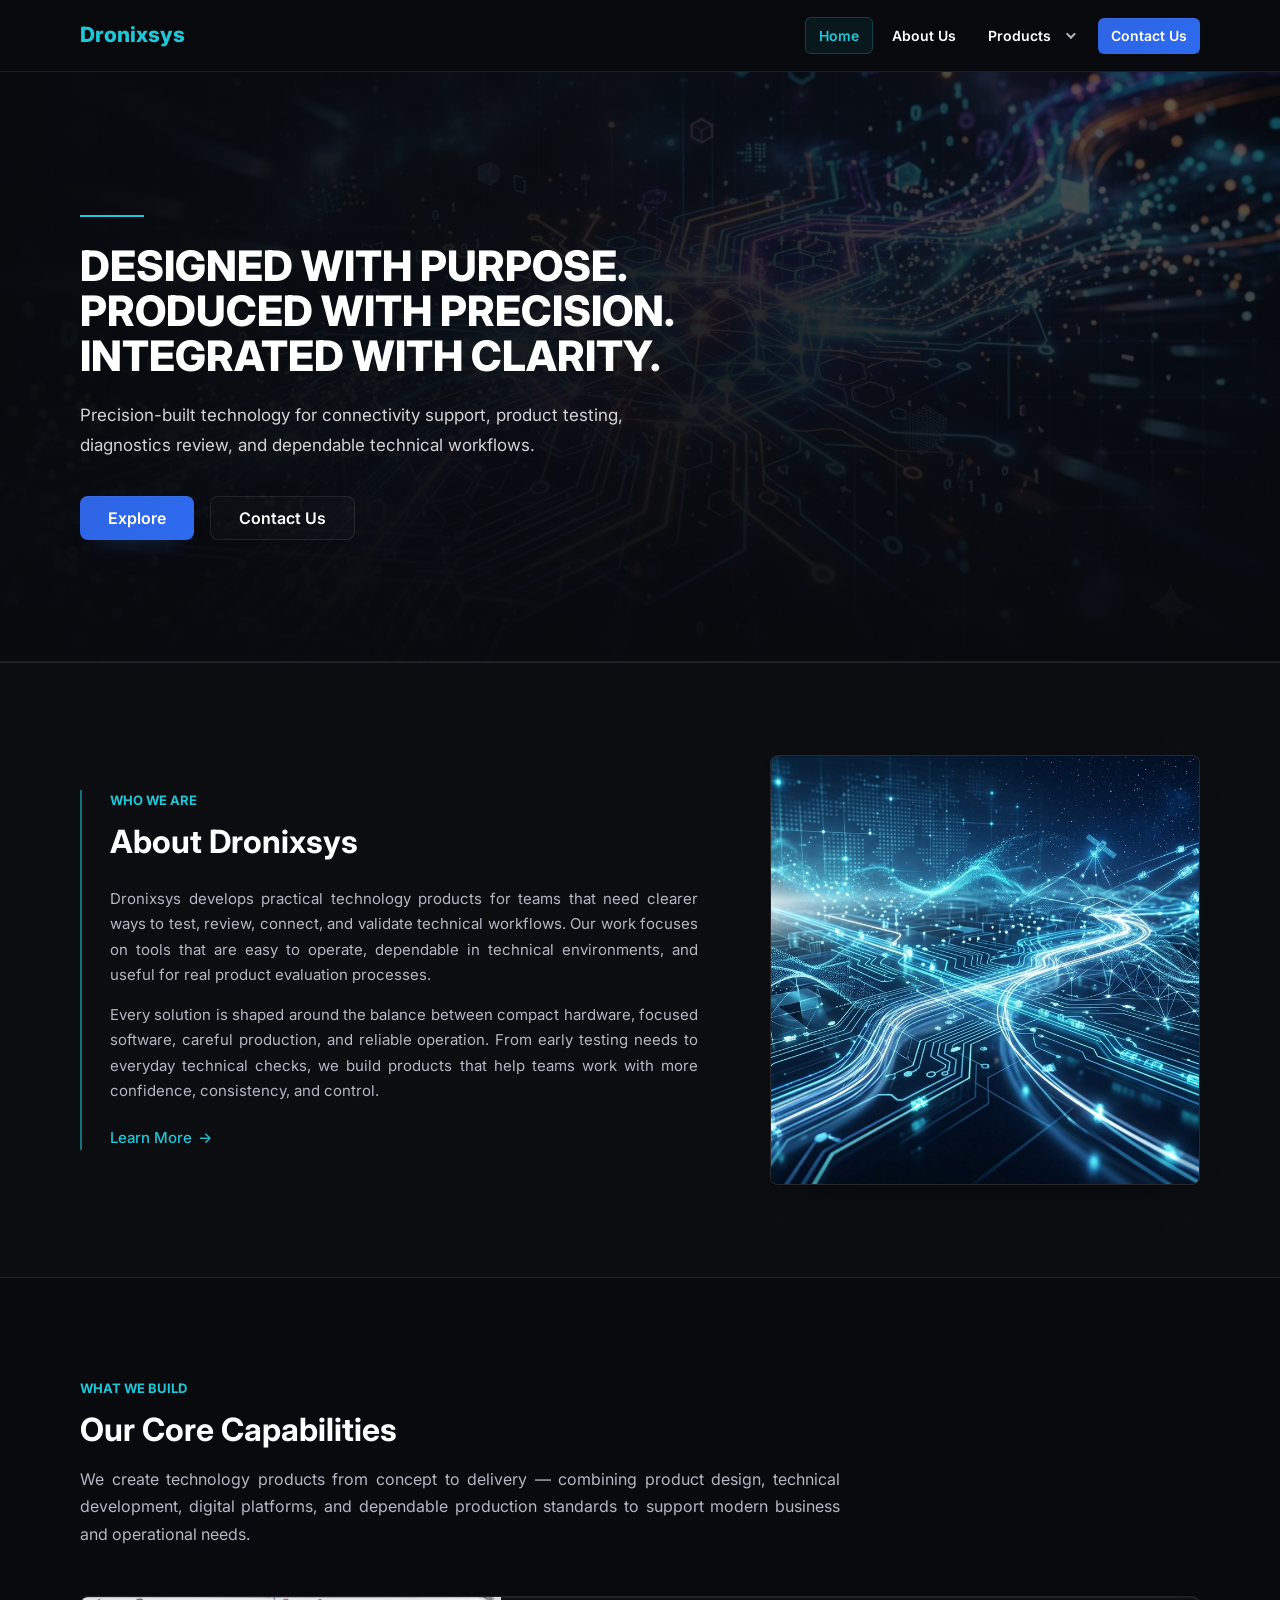
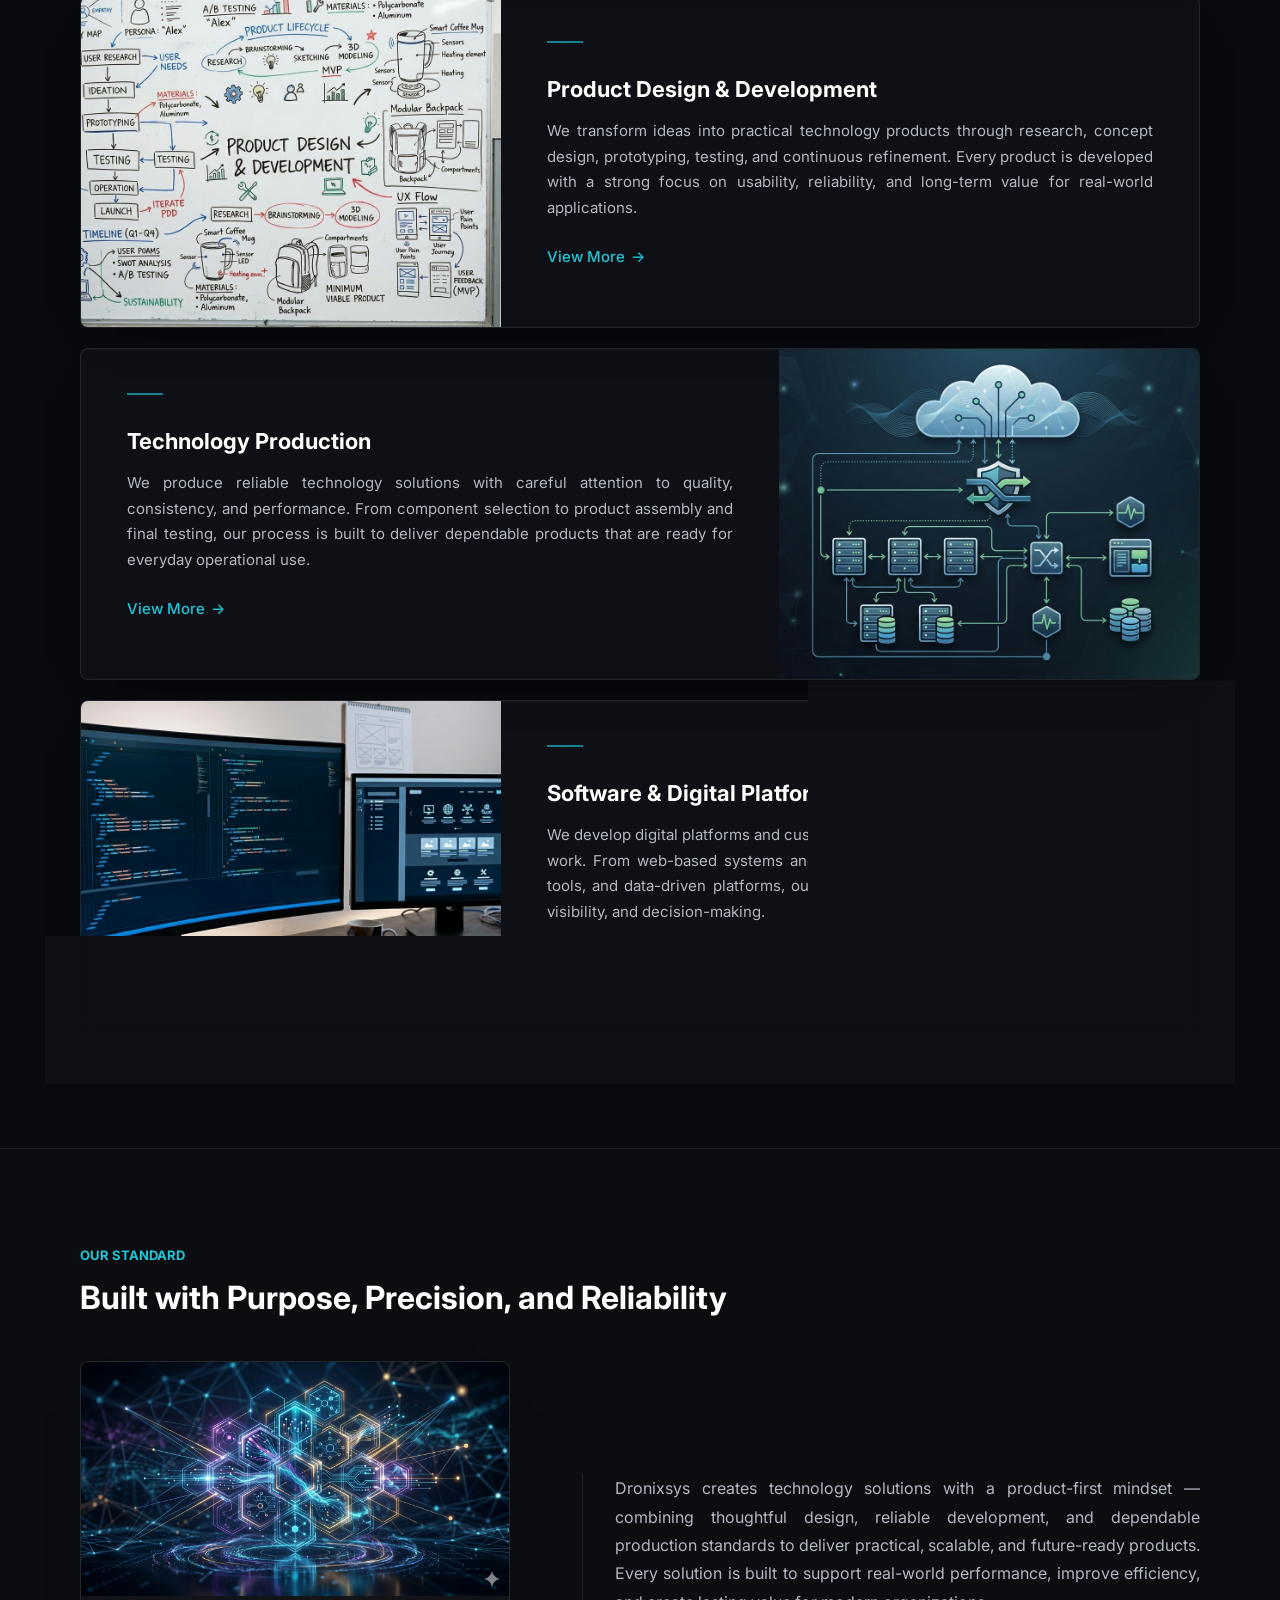
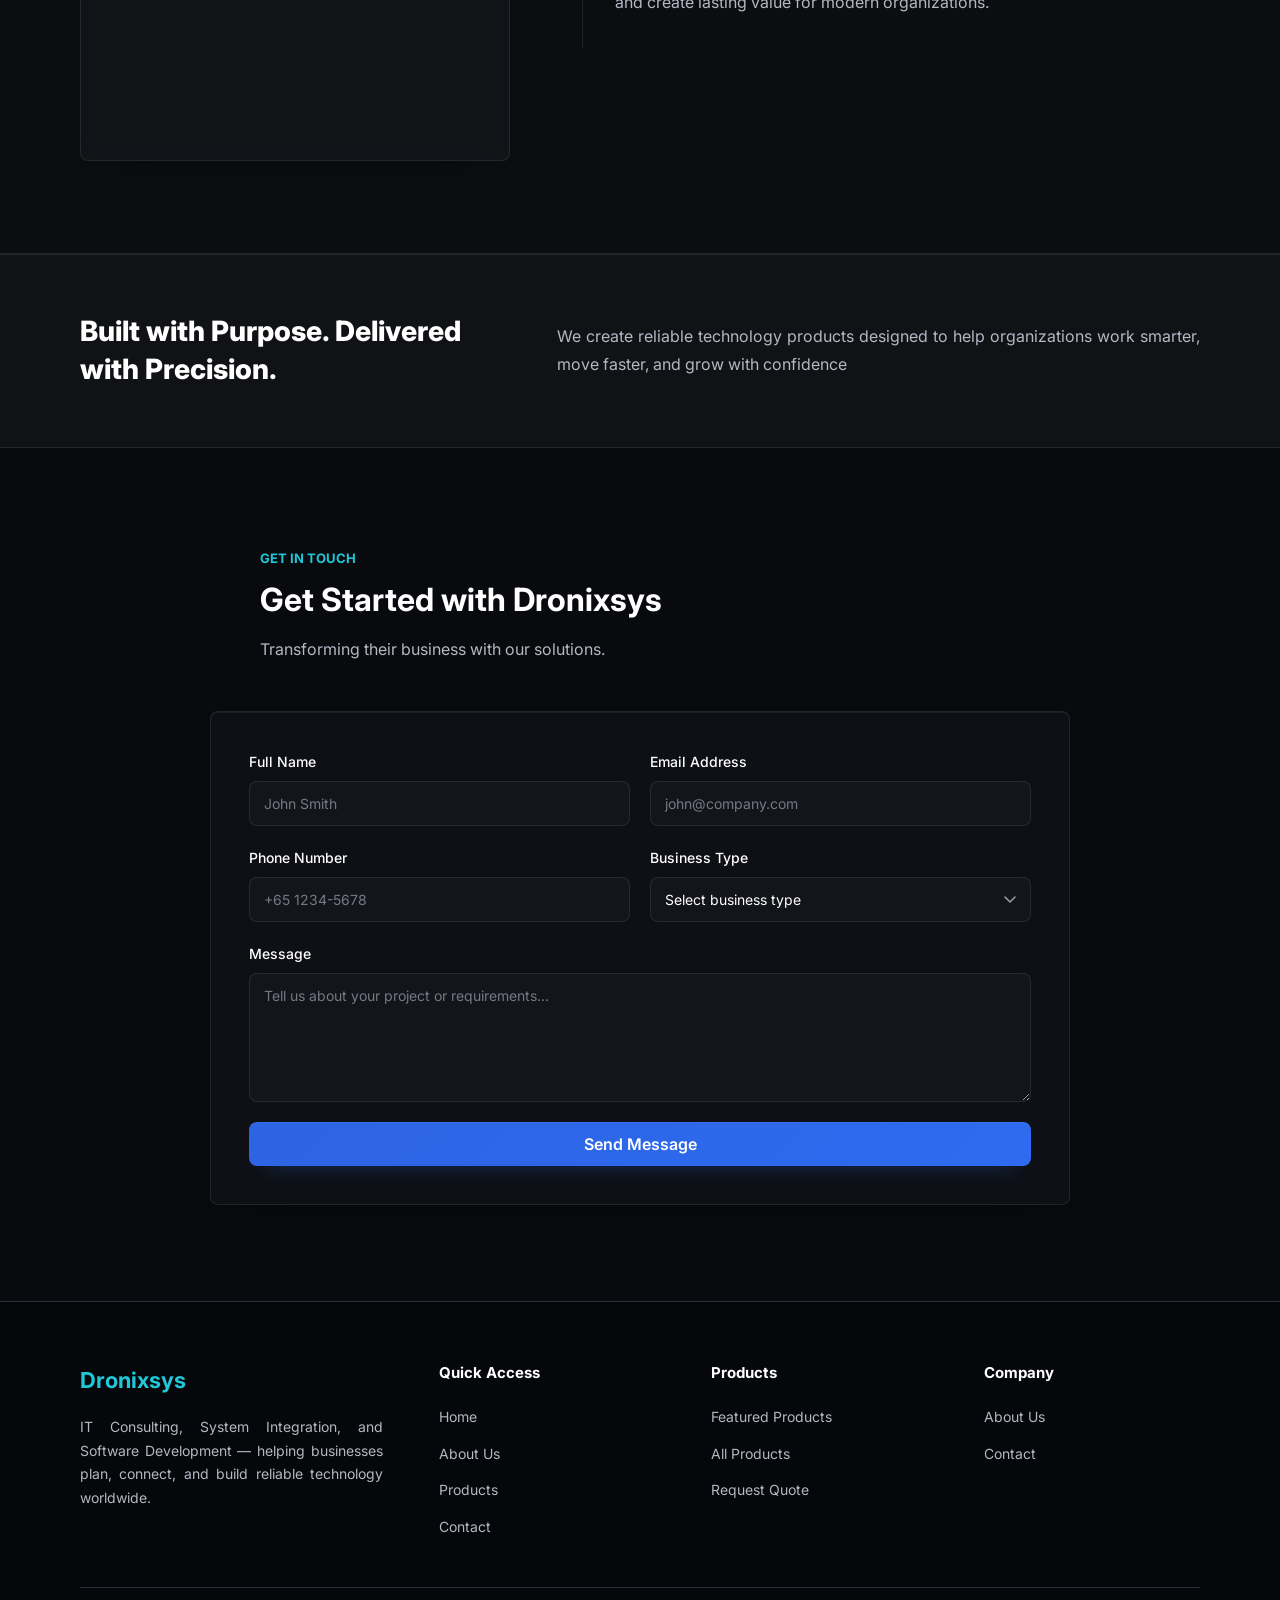
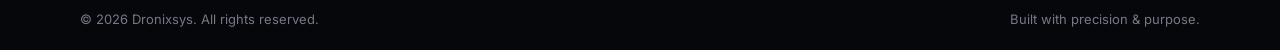
==== commit c425b0f3: "Unify product category to Connectivity Module, remove Contact nav link" ====
--- a/index.html
+++ b/index.html
@@ -31,7 +31,6 @@
           <li><a href="./pages/product-detail.html?id=2">SENTRA-One</a></li>
         </ul>
       </li>
-      <li><a href="./pages/contact.html">Contact</a></li>
       <li class="nav-cta"><a href="./pages/contact.html" class="btn btn-primary">Contact Us</a></li>
     </ul>
   </div>
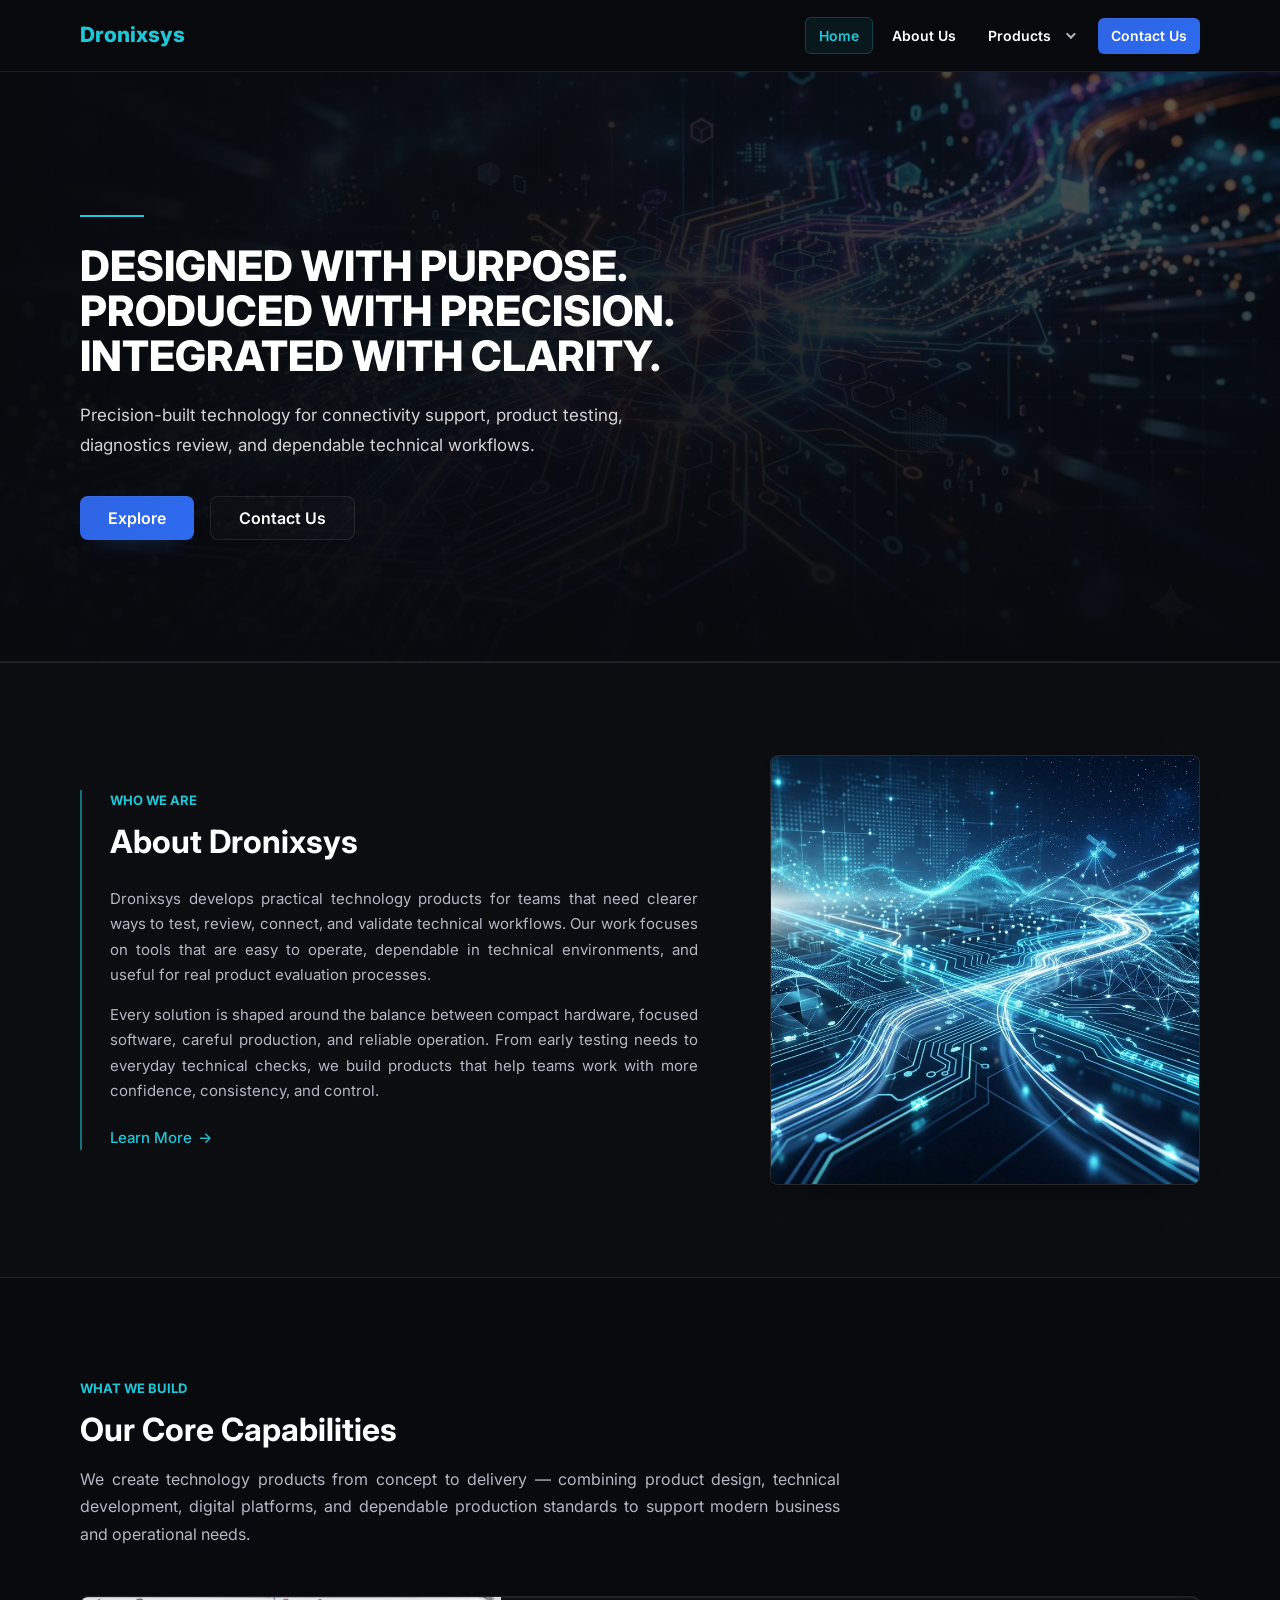
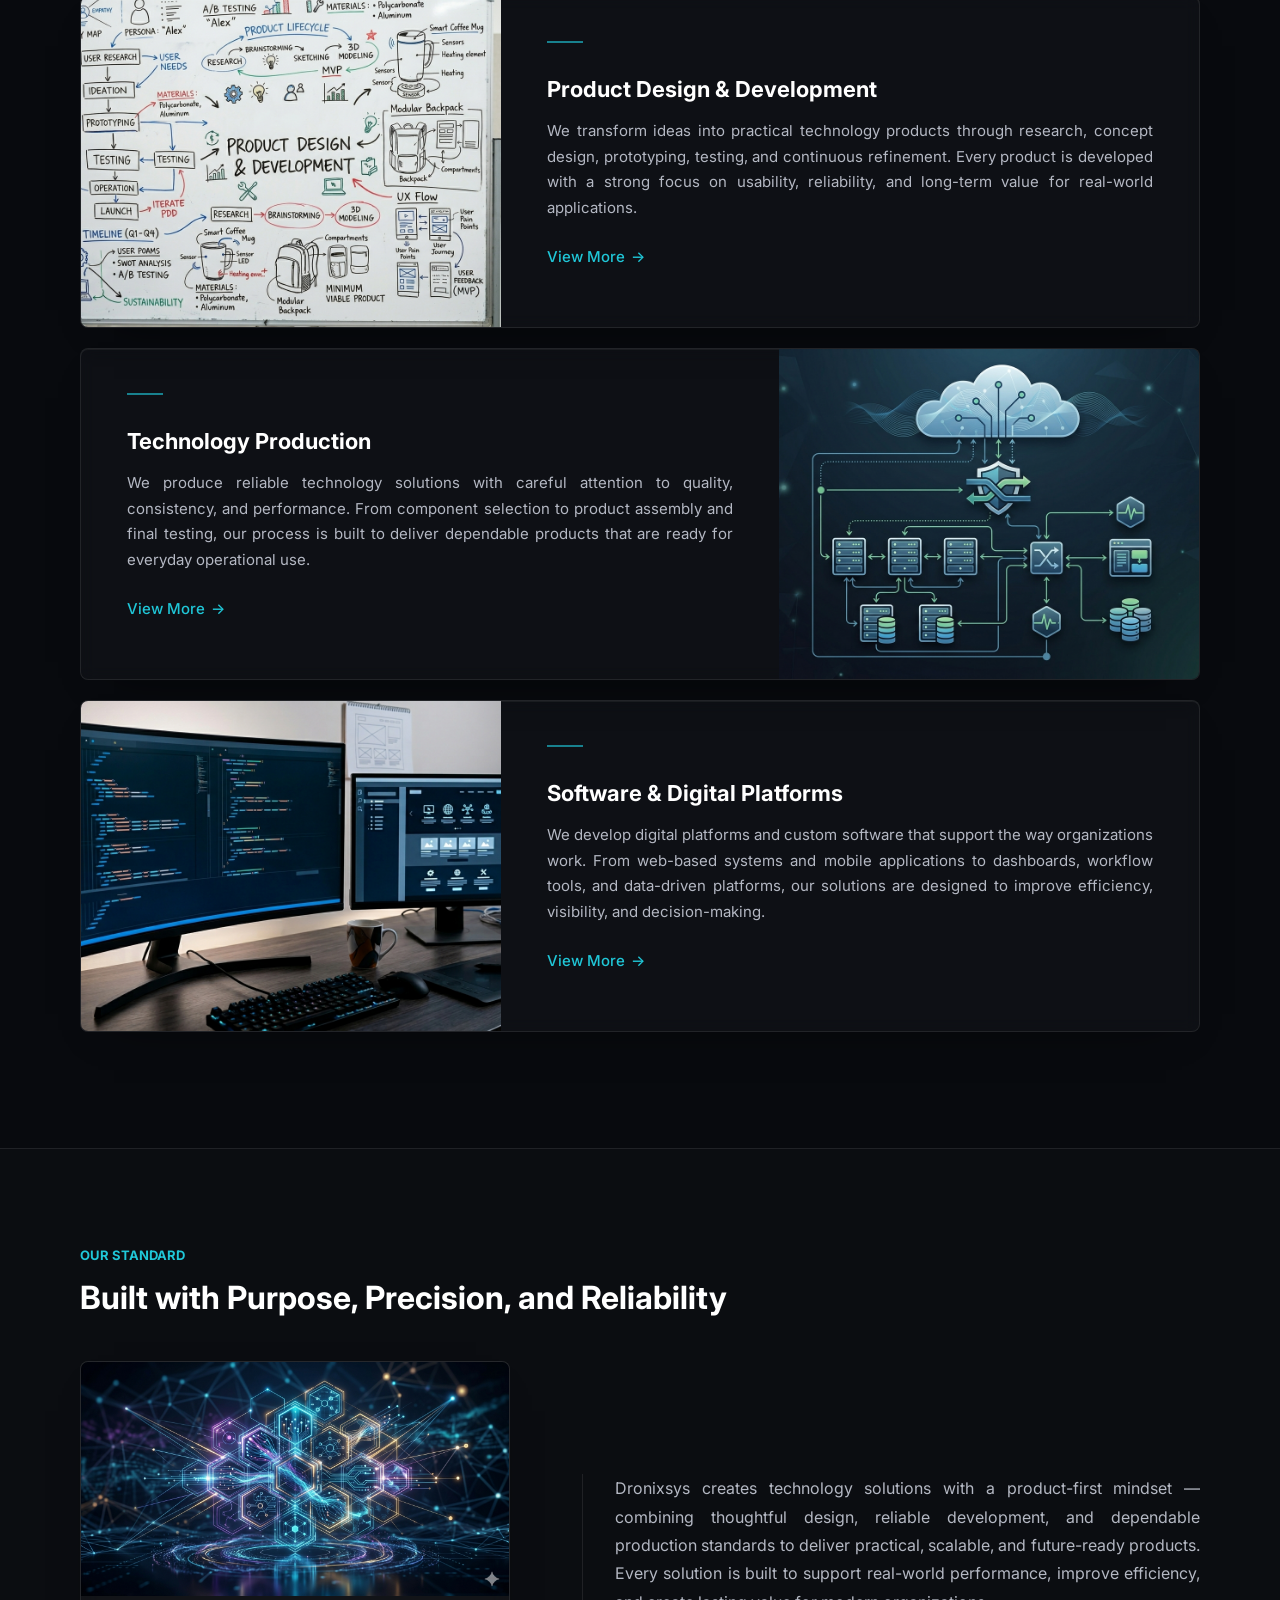
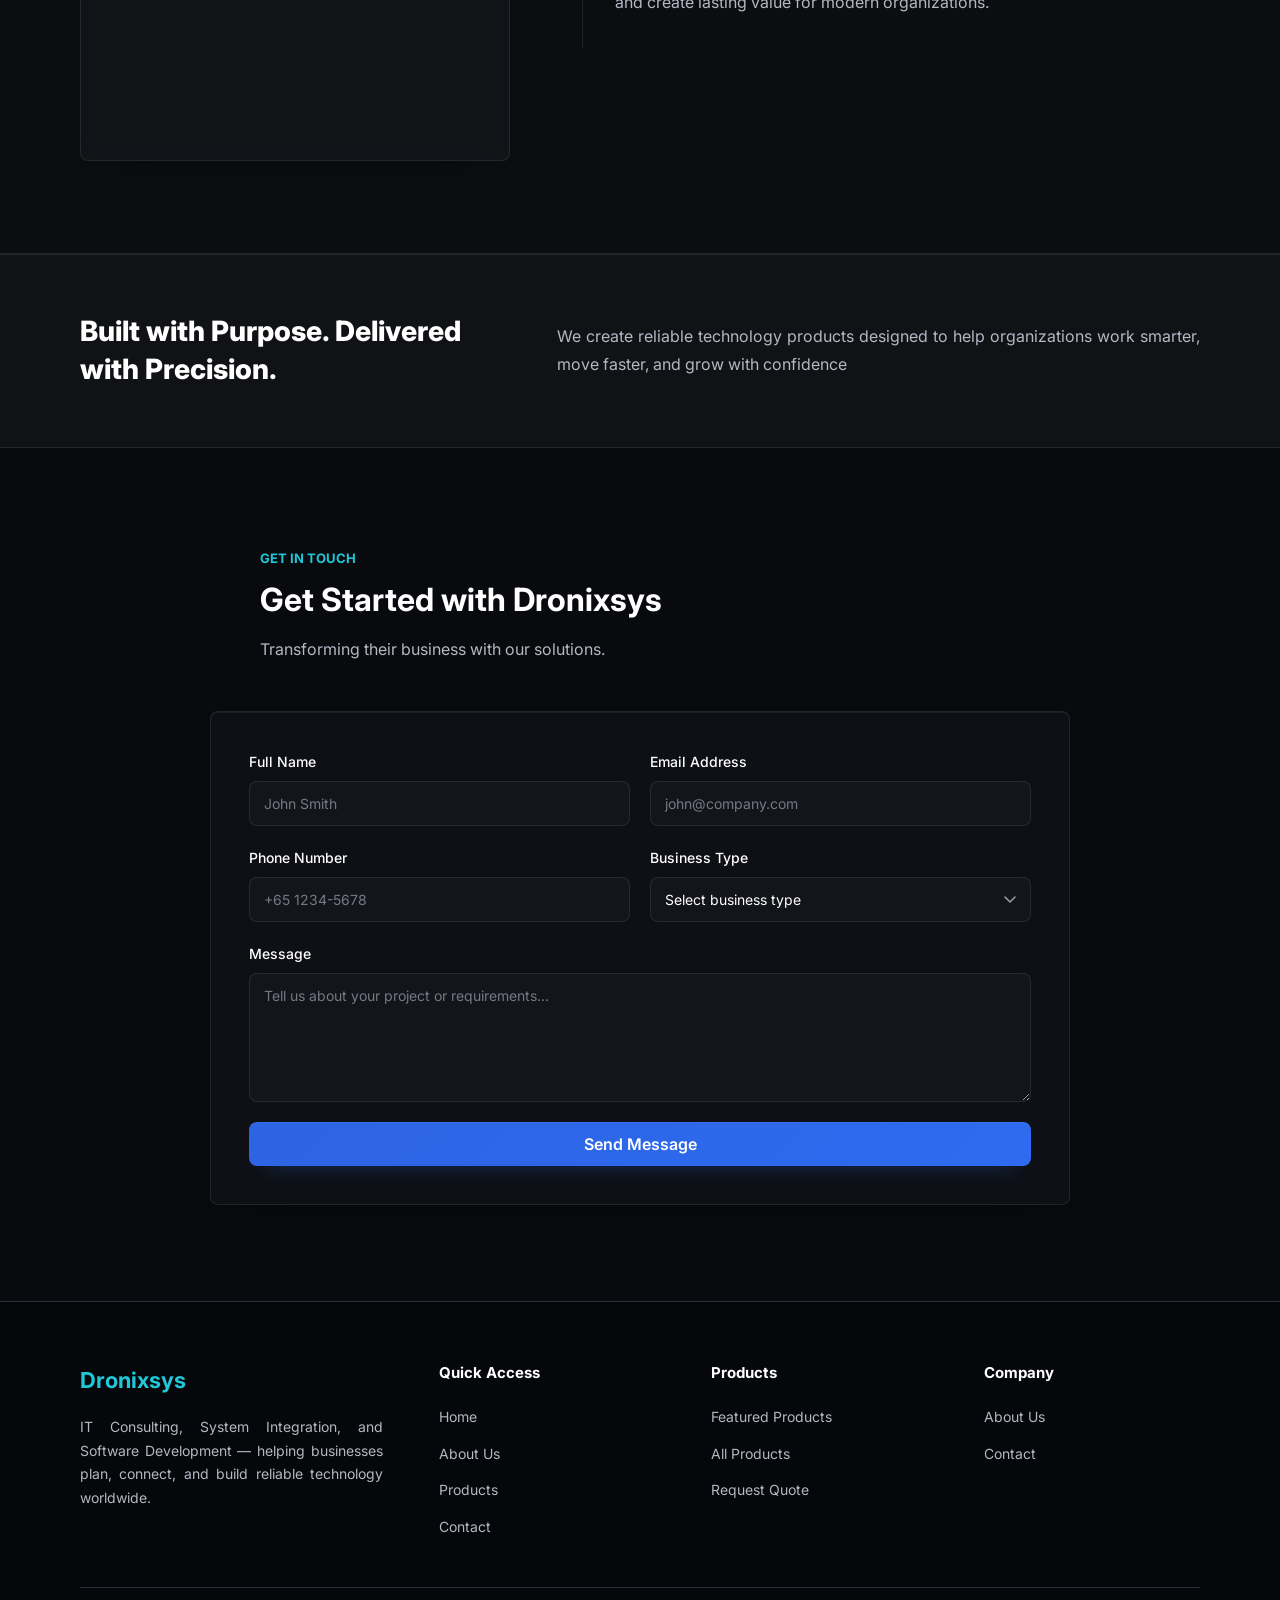
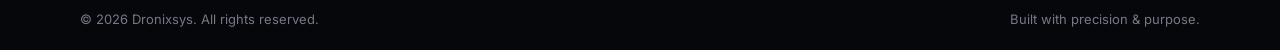
==== commit 7d1d84e3: "Add category label in navbar dropdown menu" ====
--- a/index.html
+++ b/index.html
@@ -27,6 +27,7 @@
         <a href="./pages/products.html" class="nav-dropdown-toggle">Products</a>
         <button class="dropdown-caret" aria-label="Toggle products menu" aria-expanded="false"></button>
         <ul class="dropdown-menu">
+          <li class="dropdown-label">Connectivity Module</li>
           <li><a href="./pages/product-detail.html?id=1">ECHO-Lite</a></li>
           <li><a href="./pages/product-detail.html?id=2">SENTRA-One</a></li>
         </ul>
--- a/css/style.css
+++ b/css/style.css
@@ -266,6 +266,16 @@
 .dropdown-menu a:hover {
   background-color: rgba(0,217,255,0.08);
   color: var(--brand-cyan);
+}
+.dropdown-label {
+  padding: 8px 18px 4px;
+  font-size: 11px;
+  font-weight: 600;
+  text-transform: uppercase;
+  letter-spacing: 0.08em;
+  color: var(--brand-cyan);
+  pointer-events: none;
+  opacity: 0.7;
 }
 .hamburger {
   display: none;
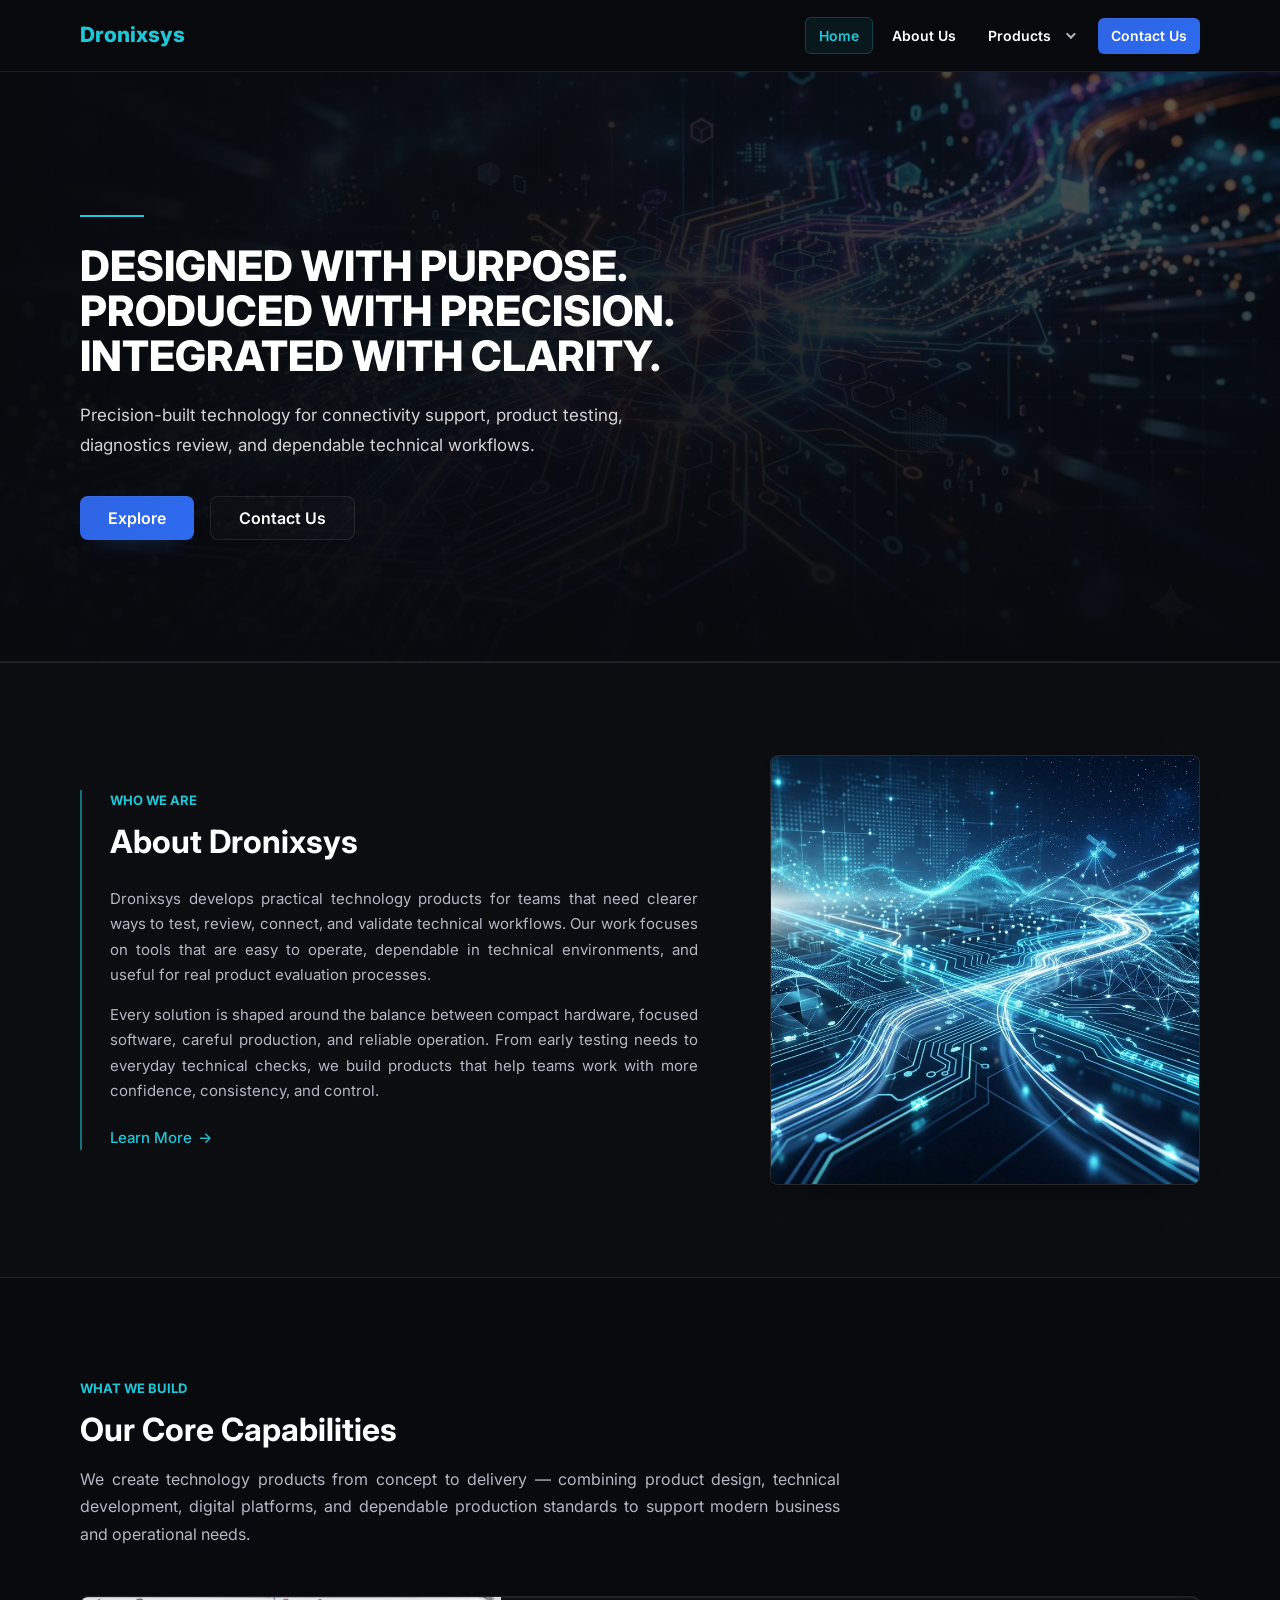
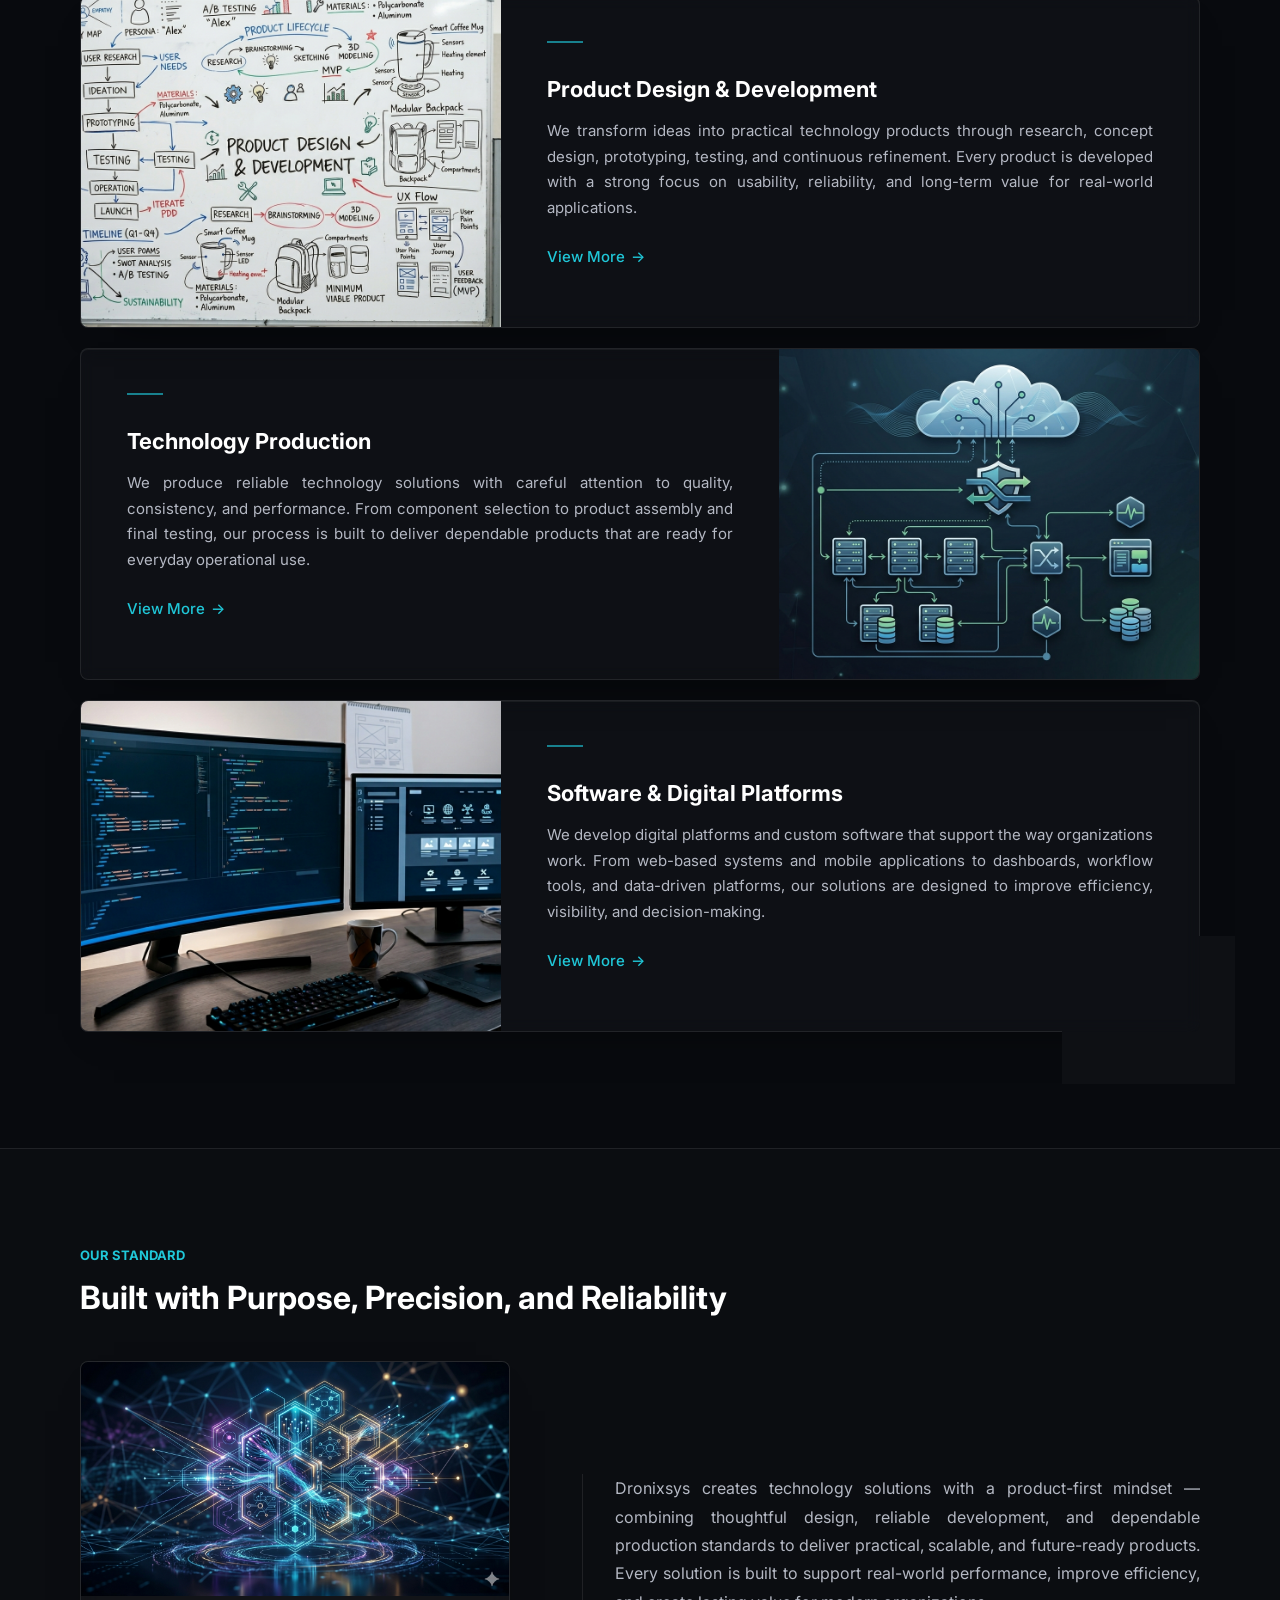
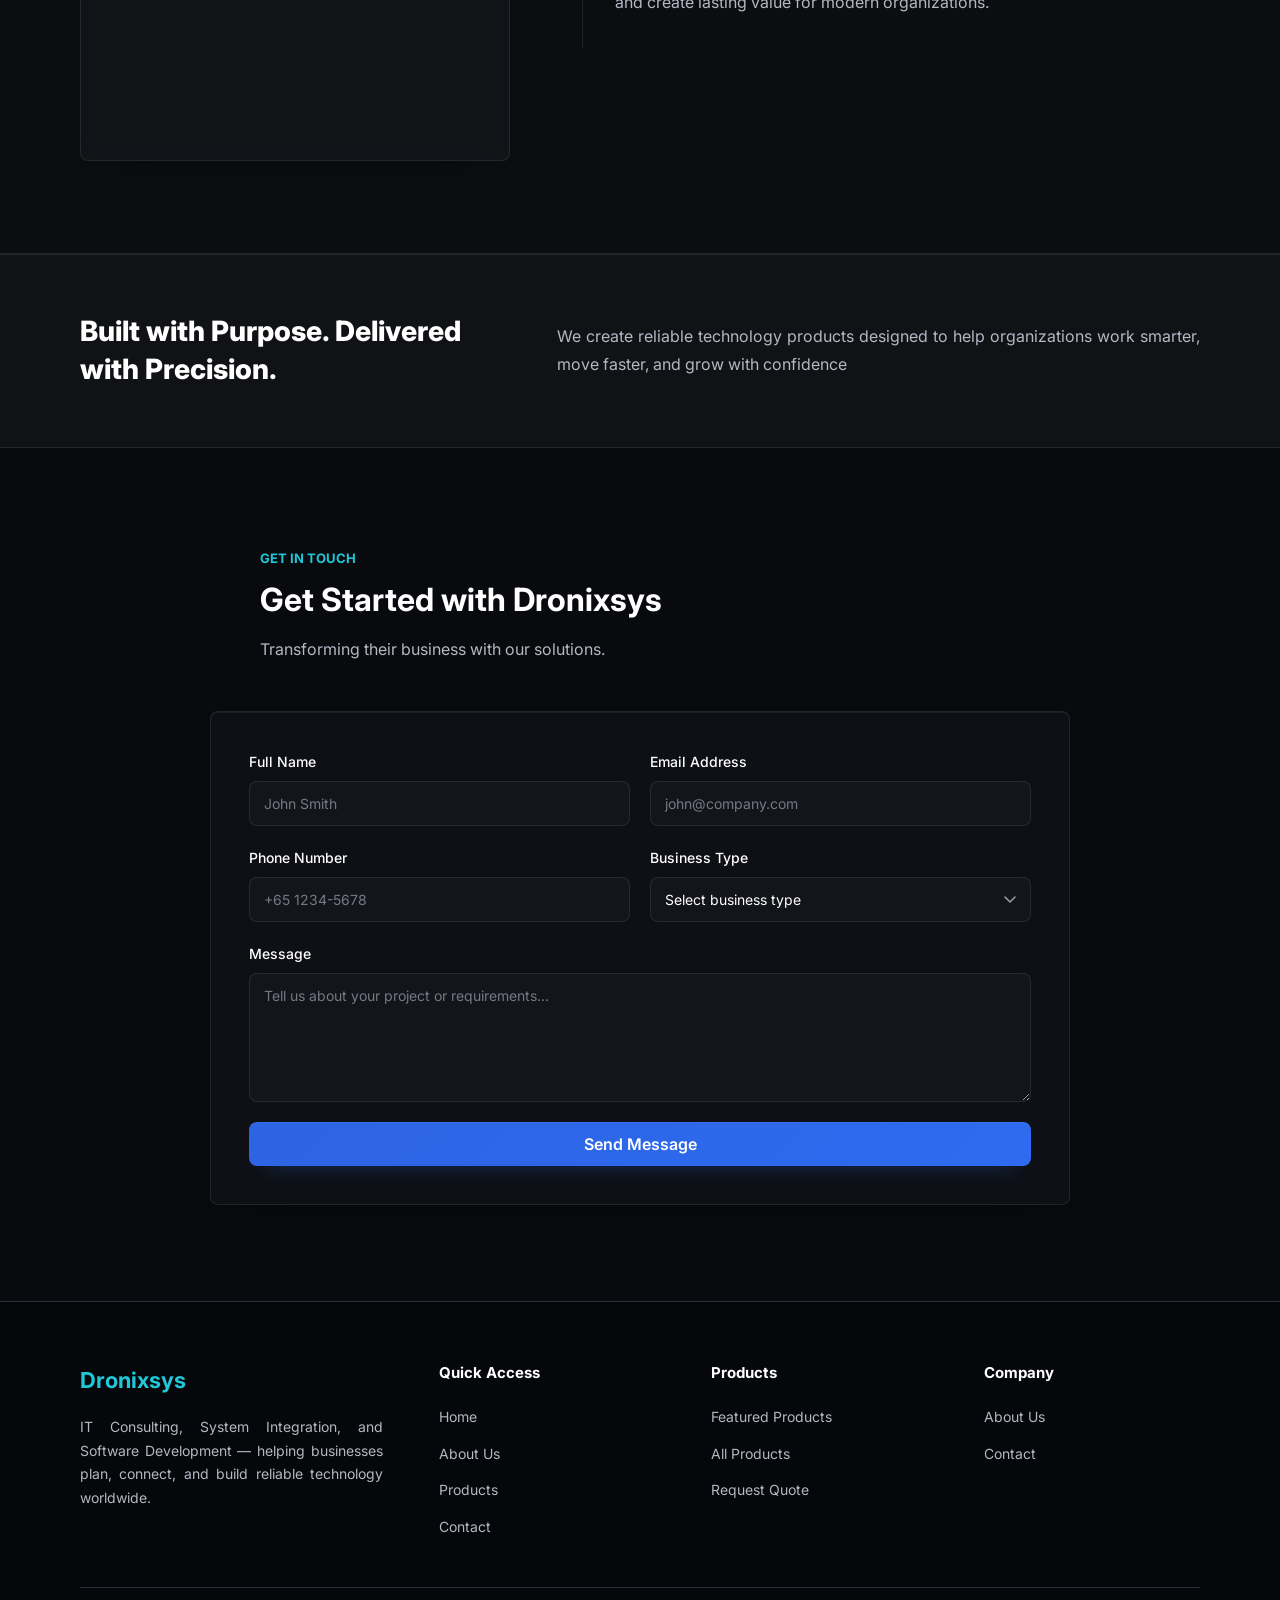
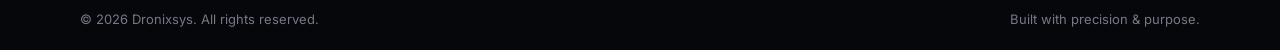
==== commit 6616cd55: "Add 5 Corspire collaboration products with badges, images, and details" ====
--- a/index.html
+++ b/index.html
@@ -30,6 +30,11 @@
           <li class="dropdown-label">Connectivity Module</li>
           <li><a href="./pages/product-detail.html?id=1">ECHO-Lite</a></li>
           <li><a href="./pages/product-detail.html?id=2">SENTRA-One</a></li>
+          <li><a href="./pages/product-detail.html?id=3">ZENITH PRO</a></li>
+          <li><a href="./pages/product-detail.html?id=4">AERO DEFENSOR</a></li>
+          <li><a href="./pages/product-detail.html?id=5">NANO TRACER</a></li>
+          <li><a href="./pages/product-detail.html?id=6">SPECTRALYNK</a></li>
+          <li><a href="./pages/product-detail.html?id=7">FLUX INSIGHT</a></li>
         </ul>
       </li>
       <li class="nav-cta"><a href="./pages/contact.html" class="btn btn-primary">Contact Us</a></li>
--- a/css/style.css
+++ b/css/style.css
@@ -902,6 +902,26 @@
   text-transform: capitalize;
 }
 .product-info h3 { font-size: 18px; font-weight: 700; color: var(--text-primary); margin-bottom: 8px; }
+.collab-badge {
+  display: inline-flex;
+  align-items: center;
+  gap: 6px;
+  align-self: flex-start;
+  font-size: 11px;
+  font-weight: 600;
+  color: #ffd76a;
+  background-color: rgba(255,193,7,0.10);
+  border: 1px solid rgba(255,193,7,0.28);
+  border-radius: 999px;
+  padding: 3px 10px;
+  margin-bottom: 12px;
+  letter-spacing: 0.02em;
+}
+.collab-badge-detail {
+  font-size: 13px;
+  padding: 5px 14px;
+  margin: 4px 0 16px;
+}
 .product-info p {
   font-size: 14px;
   color: var(--text-secondary);
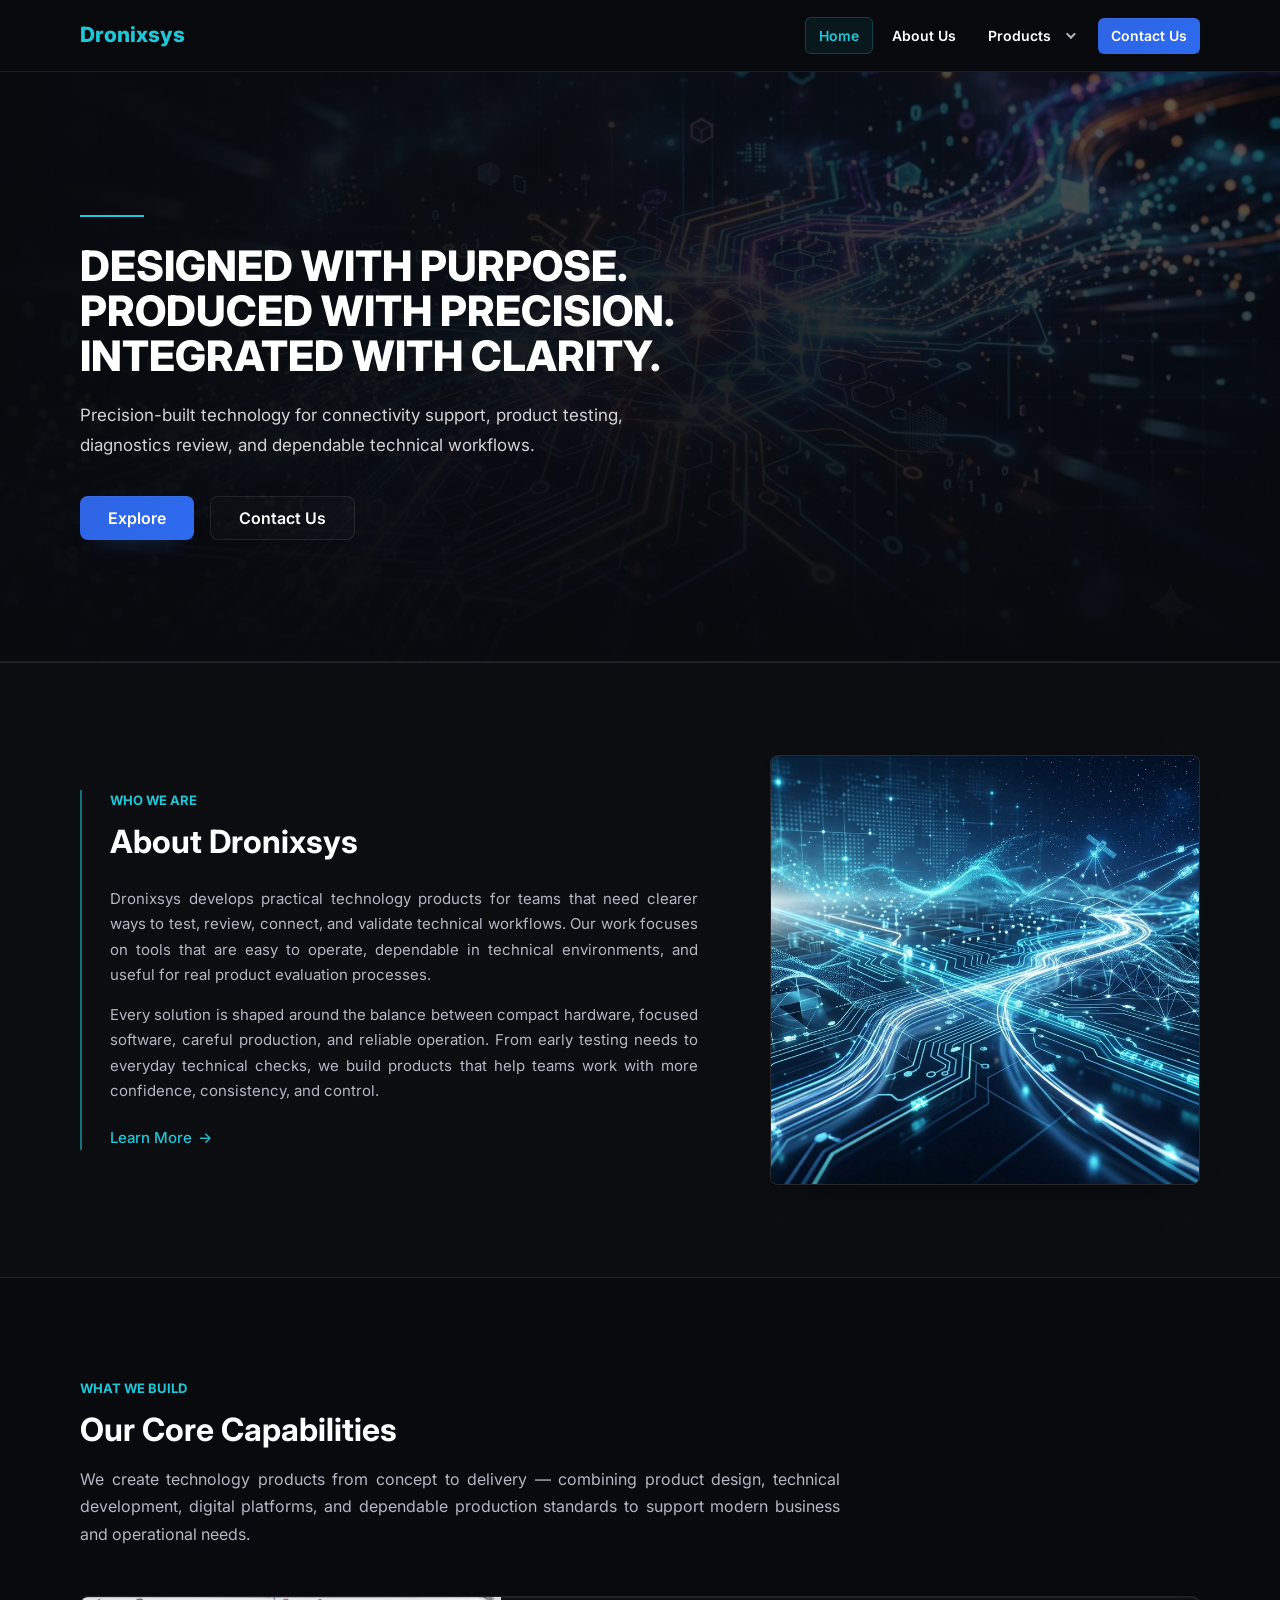
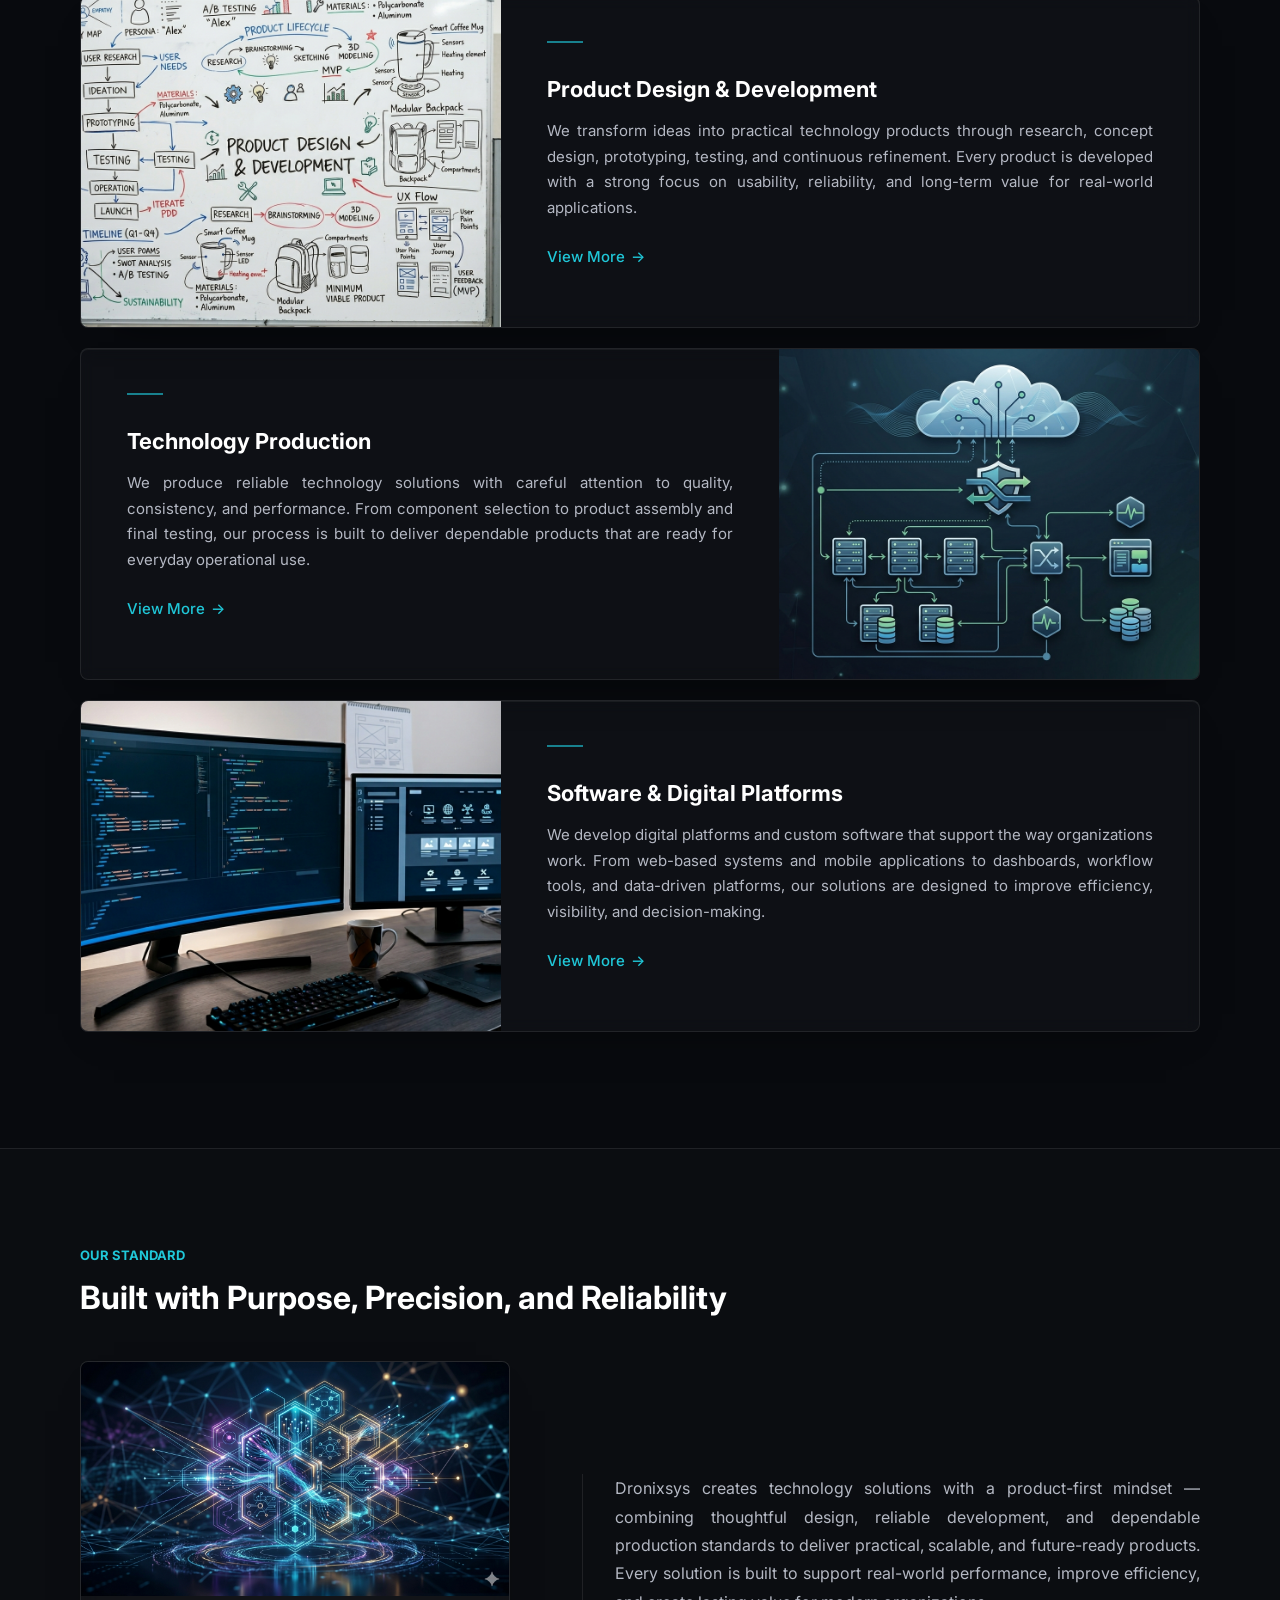
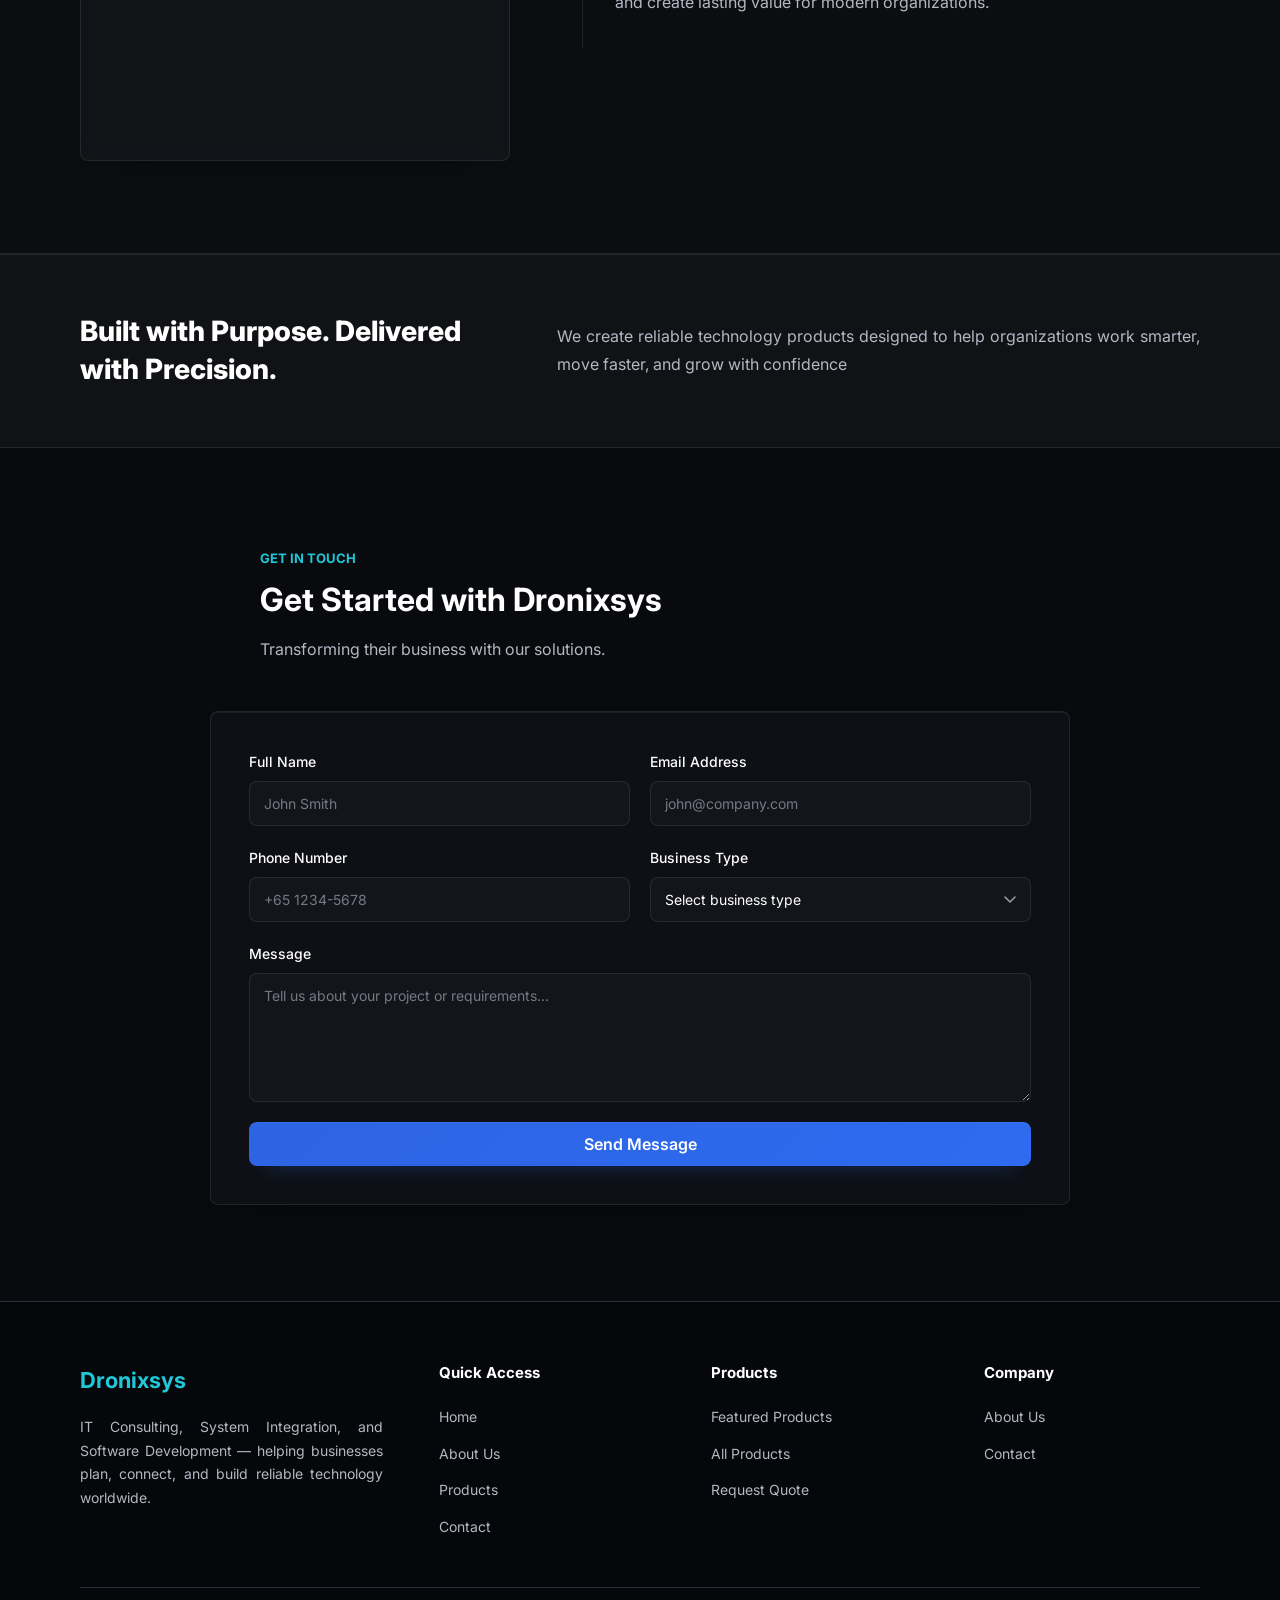
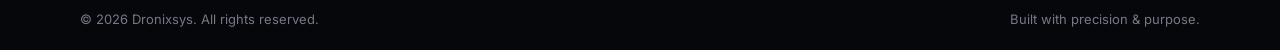
==== commit 78da691b: "Remove ECHO-Lite & SENTRA-One, group Corspire products under Advance Presence & Situation Monitoring" ====
--- a/index.html
+++ b/index.html
@@ -27,14 +27,12 @@
         <a href="./pages/products.html" class="nav-dropdown-toggle">Products</a>
         <button class="dropdown-caret" aria-label="Toggle products menu" aria-expanded="false"></button>
         <ul class="dropdown-menu">
-          <li class="dropdown-label">Connectivity Module</li>
-          <li><a href="./pages/product-detail.html?id=1">ECHO-Lite</a></li>
-          <li><a href="./pages/product-detail.html?id=2">SENTRA-One</a></li>
-          <li><a href="./pages/product-detail.html?id=3">ZENITH PRO</a></li>
-          <li><a href="./pages/product-detail.html?id=4">AERO DEFENSOR</a></li>
-          <li><a href="./pages/product-detail.html?id=5">NANO TRACER</a></li>
-          <li><a href="./pages/product-detail.html?id=6">SPECTRALYNK</a></li>
-          <li><a href="./pages/product-detail.html?id=7">FLUX INSIGHT</a></li>
+          <li class="dropdown-label">Advance Presence &amp; Situation Monitoring</li>
+          <li><a href="./pages/product-detail.html?id=1">ZENITH PRO</a></li>
+          <li><a href="./pages/product-detail.html?id=2">AERO DEFENSOR</a></li>
+          <li><a href="./pages/product-detail.html?id=3">NANO TRACER</a></li>
+          <li><a href="./pages/product-detail.html?id=4">SPECTRALYNK</a></li>
+          <li><a href="./pages/product-detail.html?id=5">FLUX INSIGHT</a></li>
         </ul>
       </li>
       <li class="nav-cta"><a href="./pages/contact.html" class="btn btn-primary">Contact Us</a></li>
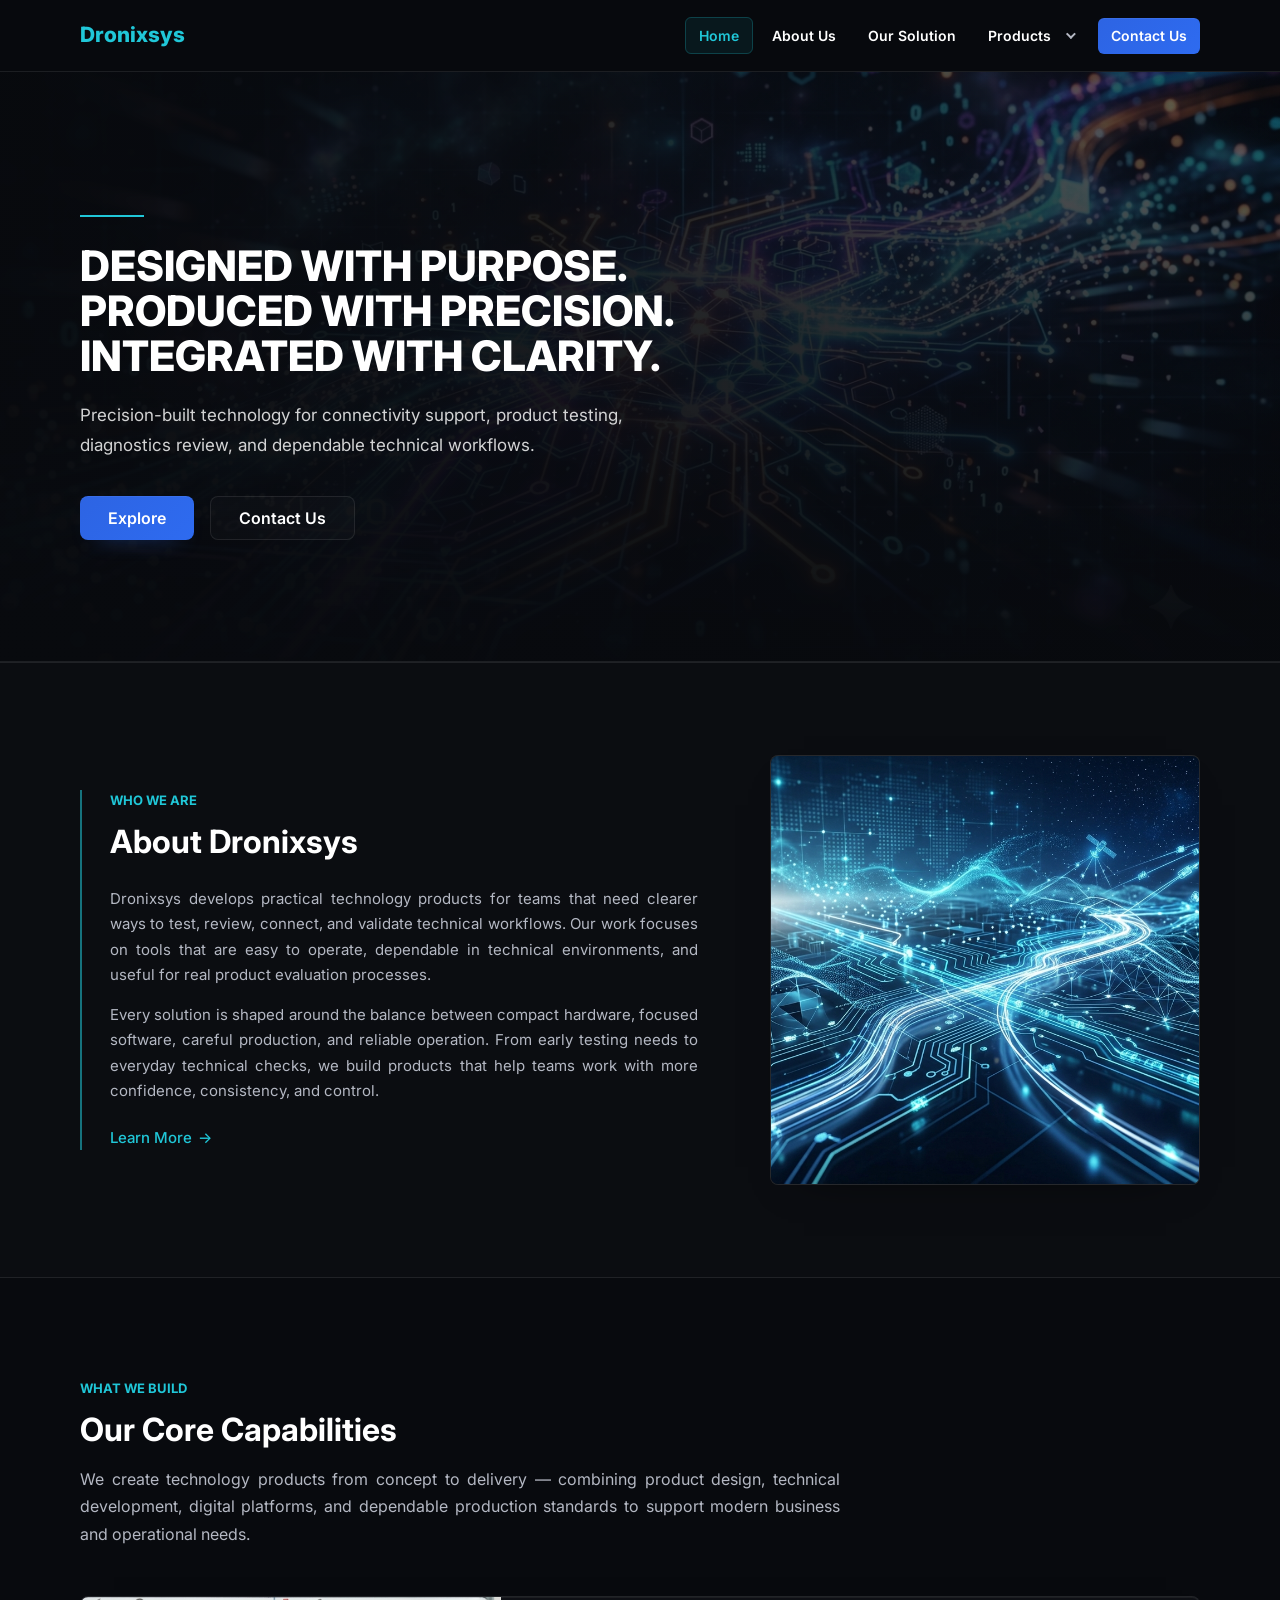
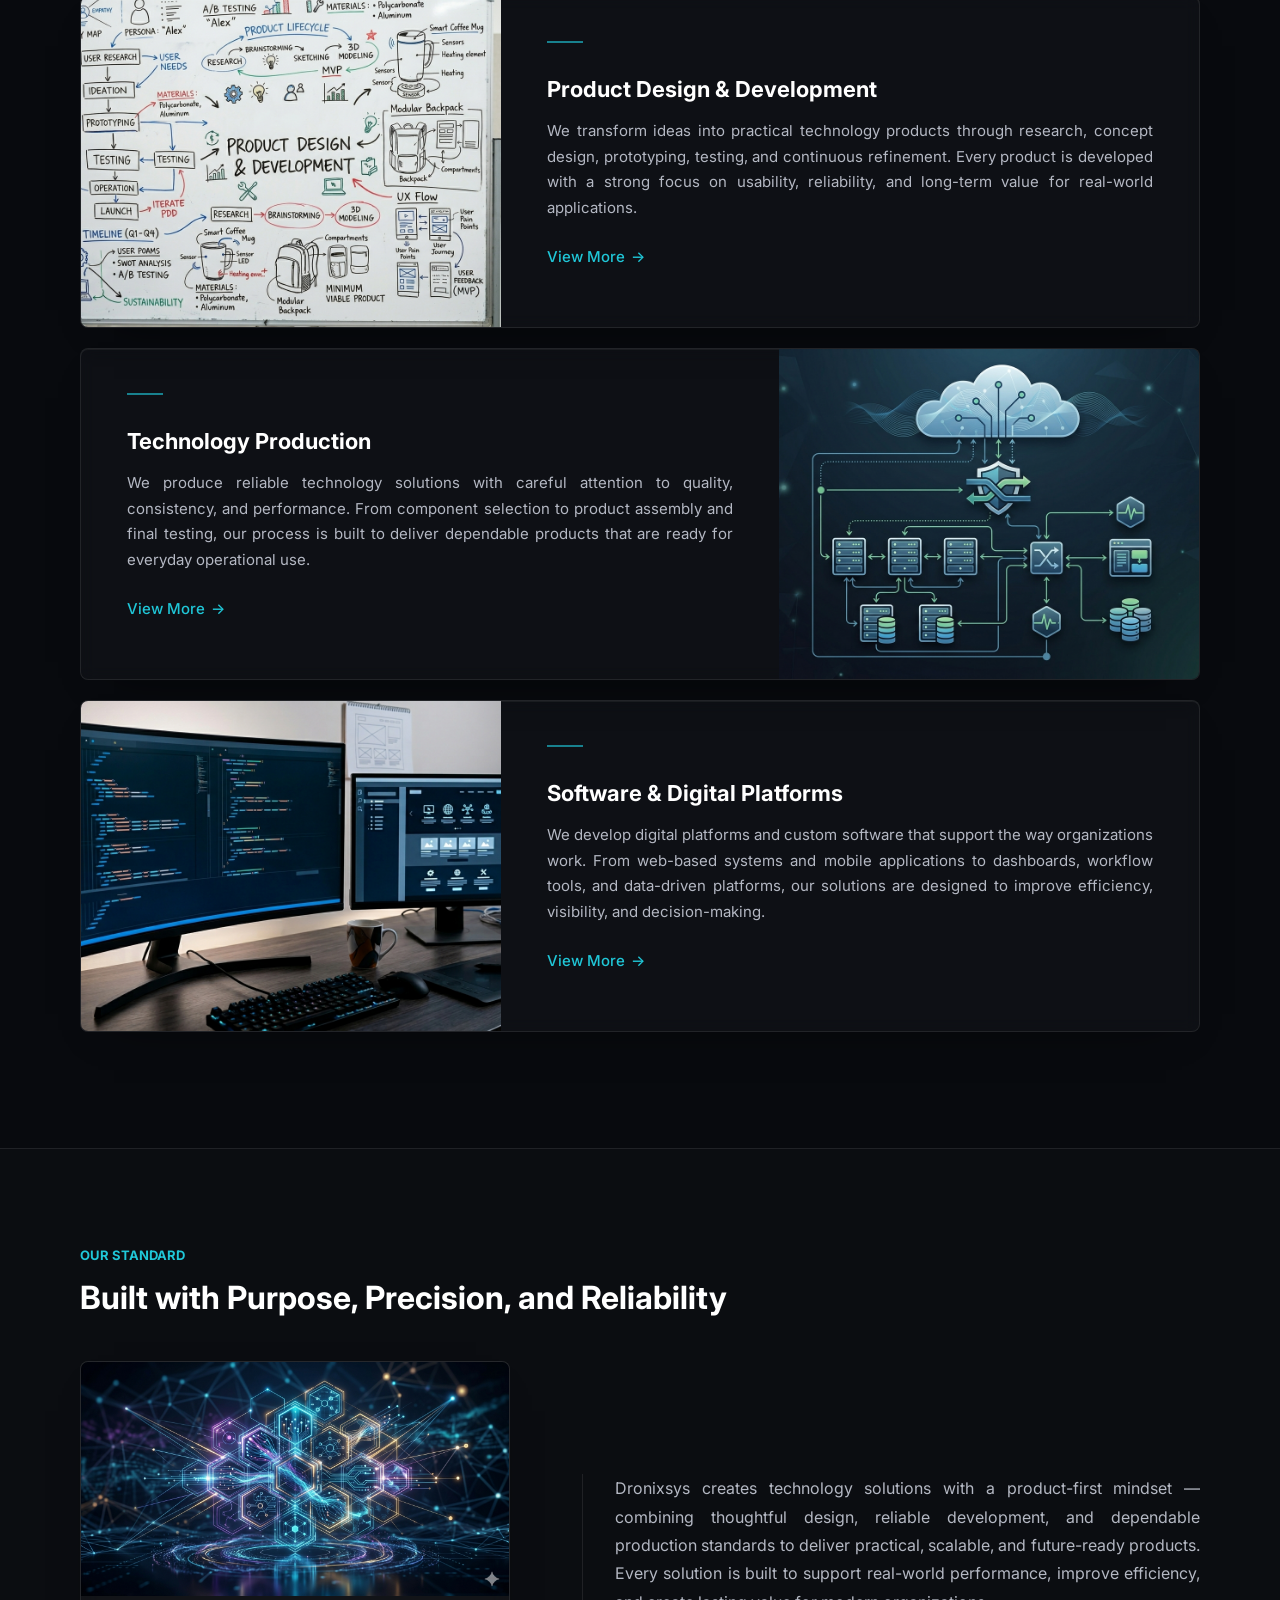
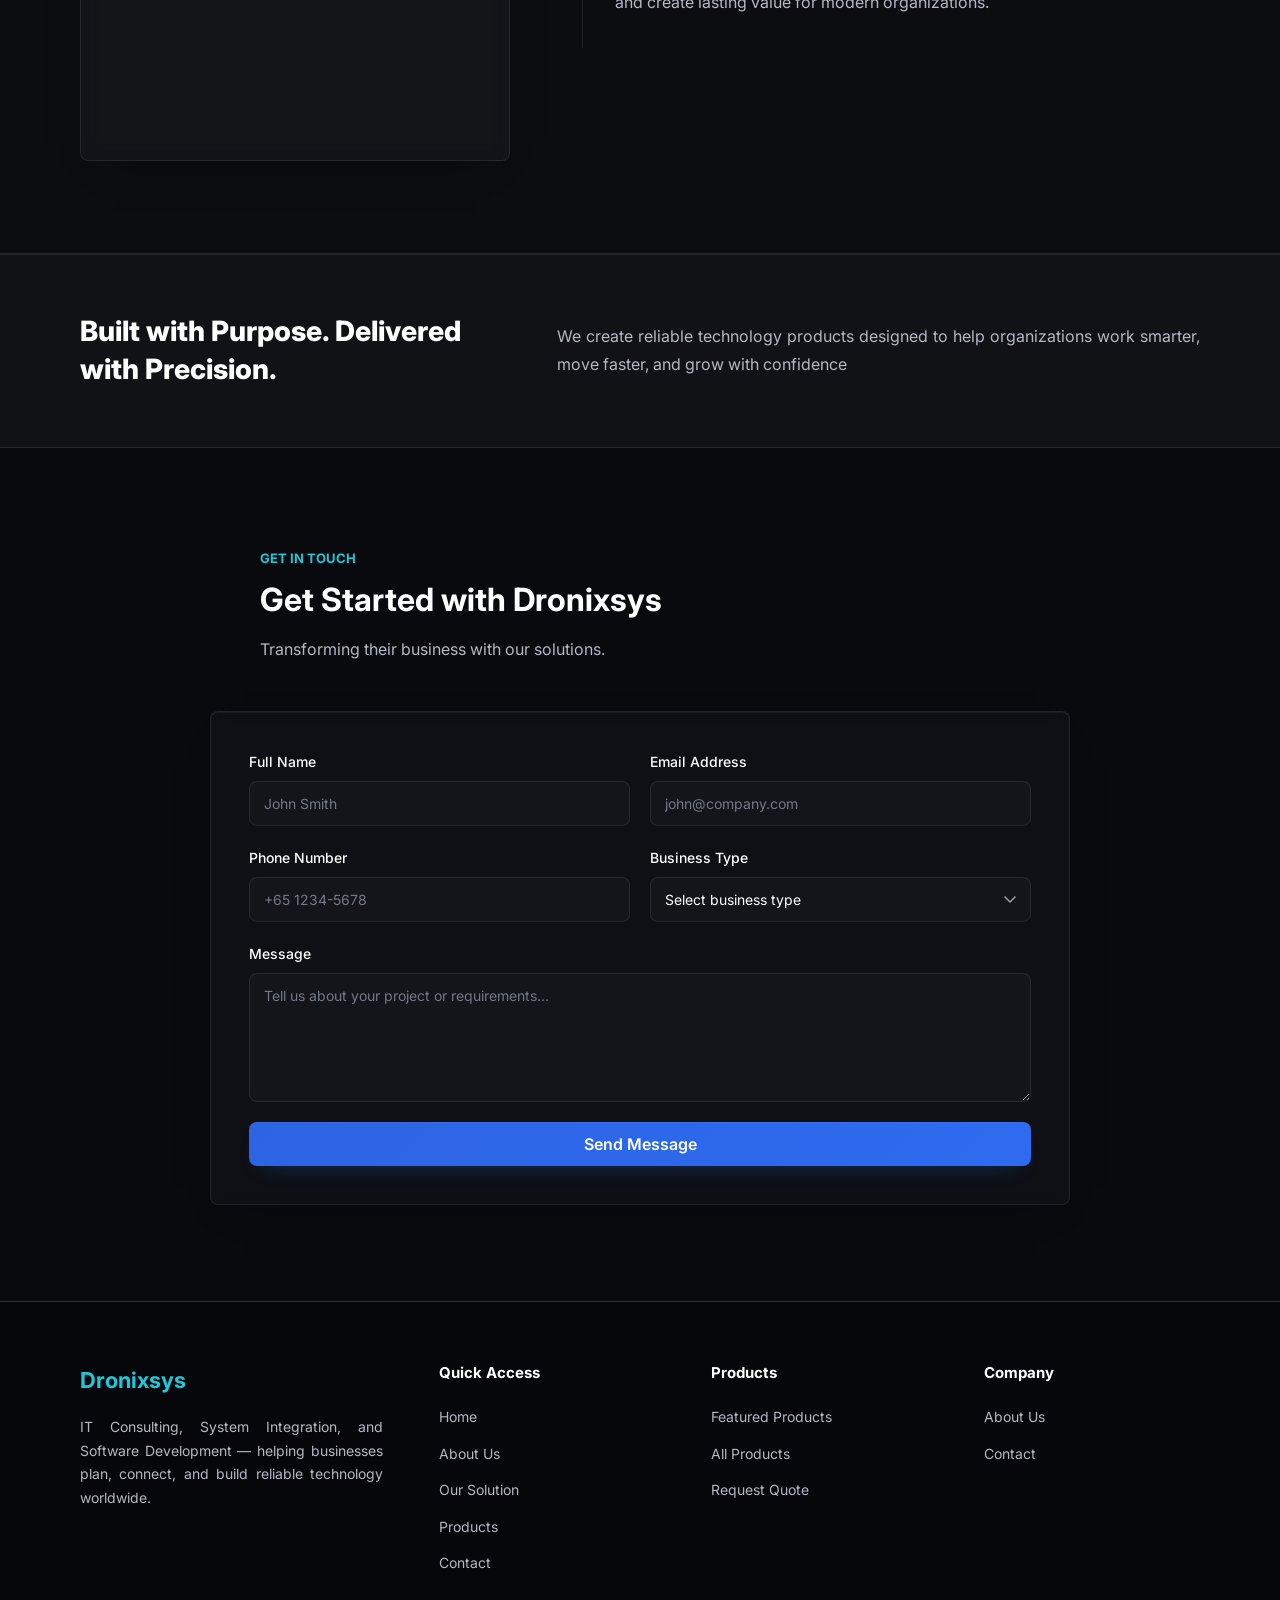
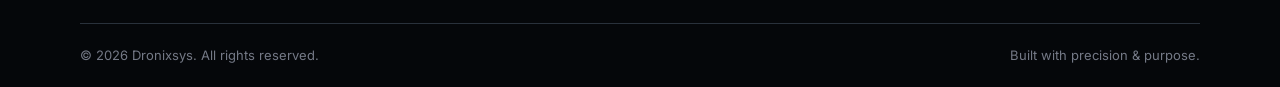
==== commit 92668c6c: "Add Our Solution page (Communication + Executive & Facility Protection) with nav and footer links" ====
--- a/index.html
+++ b/index.html
@@ -23,16 +23,31 @@
     <ul class="nav-menu" id="navMenu">
       <li><a href="./index.html" class="active">Home</a></li>
       <li><a href="./pages/about.html">About Us</a></li>
+      <li><a href="./pages/our-solution.html">Our Solution</a></li>
       <li class="nav-dropdown">
         <a href="./pages/products.html" class="nav-dropdown-toggle">Products</a>
         <button class="dropdown-caret" aria-label="Toggle products menu" aria-expanded="false"></button>
         <ul class="dropdown-menu">
-          <li class="dropdown-label">Advance Presence &amp; Situation Monitoring</li>
-          <li><a href="./pages/product-detail.html?id=1">ZENITH PRO</a></li>
-          <li><a href="./pages/product-detail.html?id=2">AERO DEFENSOR</a></li>
-          <li><a href="./pages/product-detail.html?id=3">NANO TRACER</a></li>
-          <li><a href="./pages/product-detail.html?id=4">SPECTRALYNK</a></li>
-          <li><a href="./pages/product-detail.html?id=5">FLUX INSIGHT</a></li>
+          <li class="dropdown-submenu">
+            <a href="./pages/products.html?category=advance-presence-situation-monitoring" class="submenu-toggle">Advance Presence &amp; Situation Monitoring</a>
+            <ul class="submenu">
+              <li><a href="./pages/product-detail.html?id=1">ZENITH PRO</a></li>
+              <li><a href="./pages/product-detail.html?id=2">AERO DEFENSOR</a></li>
+              <li><a href="./pages/product-detail.html?id=3">NANO TRACER</a></li>
+              <li><a href="./pages/product-detail.html?id=4">SPECTRALYNK</a></li>
+              <li><a href="./pages/product-detail.html?id=5">FLUX INSIGHT</a></li>
+            </ul>
+          </li>
+          <li class="dropdown-submenu">
+            <a href="./pages/products.html?category=communications-information-system" class="submenu-toggle">Communications &amp; Information System</a>
+            <ul class="submenu">
+              <li><a href="./pages/product-detail.html?id=6">NOVAIR MESSAGE</a></li>
+              <li><a href="./pages/product-detail.html?id=7">NOVAIR REACH</a></li>
+              <li><a href="./pages/product-detail.html?id=8">NOVAIR FREQUENCY</a></li>
+              <li><a href="./pages/product-detail.html?id=9">NOVAIR CONTROL</a></li>
+              <li><a href="./pages/product-detail.html?id=10">NOVAIR SENSE</a></li>
+            </ul>
+          </li>
         </ul>
       </li>
       <li class="nav-cta"><a href="./pages/contact.html" class="btn btn-primary">Contact Us</a></li>
@@ -204,6 +219,7 @@
         <ul>
           <li><a href="./index.html">Home</a></li>
           <li><a href="./pages/about.html">About Us</a></li>
+          <li><a href="./pages/our-solution.html">Our Solution</a></li>
           <li><a href="./pages/products.html">Products</a></li>
           <li><a href="./pages/contact.html">Contact</a></li>
         </ul>
--- a/css/style.css
+++ b/css/style.css
@@ -222,7 +222,7 @@
   position: absolute;
   top: 100%;
   left: 0;
-  min-width: 172px;
+  min-width: 300px;
   background-color: rgba(11,12,16,0.96);
   -webkit-backdrop-filter: blur(12px) saturate(130%);
   backdrop-filter: blur(12px) saturate(130%);
@@ -277,6 +277,58 @@
   pointer-events: none;
   opacity: 0.7;
 }
+/* ---- Nested category submenu (drops down) ---- */
+.dropdown-submenu { position: relative; }
+.submenu-toggle { justify-content: space-between; gap: 12px; cursor: pointer; }
+.submenu-toggle::before {
+  content: '';
+  width: 6px;
+  height: 6px;
+  border-left: 2px solid var(--text-secondary);
+  border-top: 2px solid var(--text-secondary);
+  transform: rotate(-45deg);
+  margin-right: 8px;
+  flex-shrink: 0;
+  transition: border-color 0.2s ease;
+}
+.submenu-toggle::after { display: none; }
+.dropdown-submenu:hover > .submenu-toggle::before,
+.dropdown-submenu:focus-within > .submenu-toggle::before {
+  border-color: var(--brand-cyan);
+}
+.submenu {
+  position: absolute;
+  top: 0;
+  right: 100%;
+  min-width: 220px;
+  background-color: rgba(11,12,16,0.98);
+  -webkit-backdrop-filter: blur(12px) saturate(130%);
+  backdrop-filter: blur(12px) saturate(130%);
+  border: 1px solid rgba(255,255,255,0.10);
+  border-radius: var(--radius-sm);
+  box-shadow: 0 18px 38px -28px rgba(0,0,0,0.95), var(--glass-highlight);
+  padding: 6px;
+  margin-right: 6px;
+  opacity: 0;
+  visibility: hidden;
+  transform: translateX(-6px);
+  transition: opacity 0.2s ease, transform 0.2s ease, visibility 0.2s ease;
+  z-index: 1002;
+}
+.submenu::before {
+  content: '';
+  position: absolute;
+  top: 0;
+  bottom: 0;
+  right: -12px;
+  width: 12px;
+}
+.dropdown-submenu:hover > .submenu,
+.dropdown-submenu:focus-within > .submenu {
+  opacity: 1;
+  visibility: visible;
+  transform: translateX(0);
+}
 .hamburger {
   display: none;
   flex-direction: column;
@@ -414,6 +466,37 @@
   text-transform: uppercase;
   color: var(--brand-cyan);
   margin-bottom: 12px;
+}
+
+/* Our Solution page */
+.solution-section { padding: 84px 0; border-bottom: 1px solid var(--glass-border); }
+.solution-section-alt { background-color: rgba(255,255,255,0.015); }
+.solution-block {
+  max-width: 860px;
+  border-left: 2px solid rgba(32,199,216,0.55);
+  padding-left: 28px;
+}
+.solution-block h2 { color: var(--text-primary); margin-bottom: 22px; }
+.solution-block p {
+  font-size: 16px;
+  line-height: 1.8;
+  color: var(--text-secondary);
+  margin-bottom: 18px;
+  text-align: justify;
+}
+.solution-block p:last-child { margin-bottom: 0; }
+.solution-cta {
+  text-align: center;
+  padding: 92px 0;
+  border-bottom: 1px solid var(--glass-border);
+}
+.solution-cta h2 { color: var(--text-primary); margin-bottom: 14px; }
+.solution-cta p {
+  font-size: 16px;
+  color: var(--text-secondary);
+  max-width: 560px;
+  margin: 0 auto 28px;
+  text-align: center;
 }
 
 /* About Preview */
@@ -1275,6 +1358,24 @@
   .nav-dropdown:hover > .dropdown-menu { opacity: 1; visibility: visible; }
   .nav-dropdown:not(.open) > .dropdown-menu { display: none; }
 
+  /* Nested submenu inline on mobile */
+  .submenu {
+    position: static;
+    opacity: 1;
+    visibility: visible;
+    transform: none;
+    box-shadow: none;
+    background: transparent;
+    border: none;
+    border-left: 2px solid var(--border);
+    border-radius: 0;
+    margin: 0 0 4px 10px;
+    padding: 0 0 0 10px;
+    min-width: 0;
+  }
+  .submenu::before { display: none; }
+  .submenu-toggle::after { display: none; }
+
   .hero { padding: 86px 0 76px; min-height: 500px; }
   .hero h1 { font-size: 32px; }
   .hero .hero-subtitle { font-size: 16px; }
